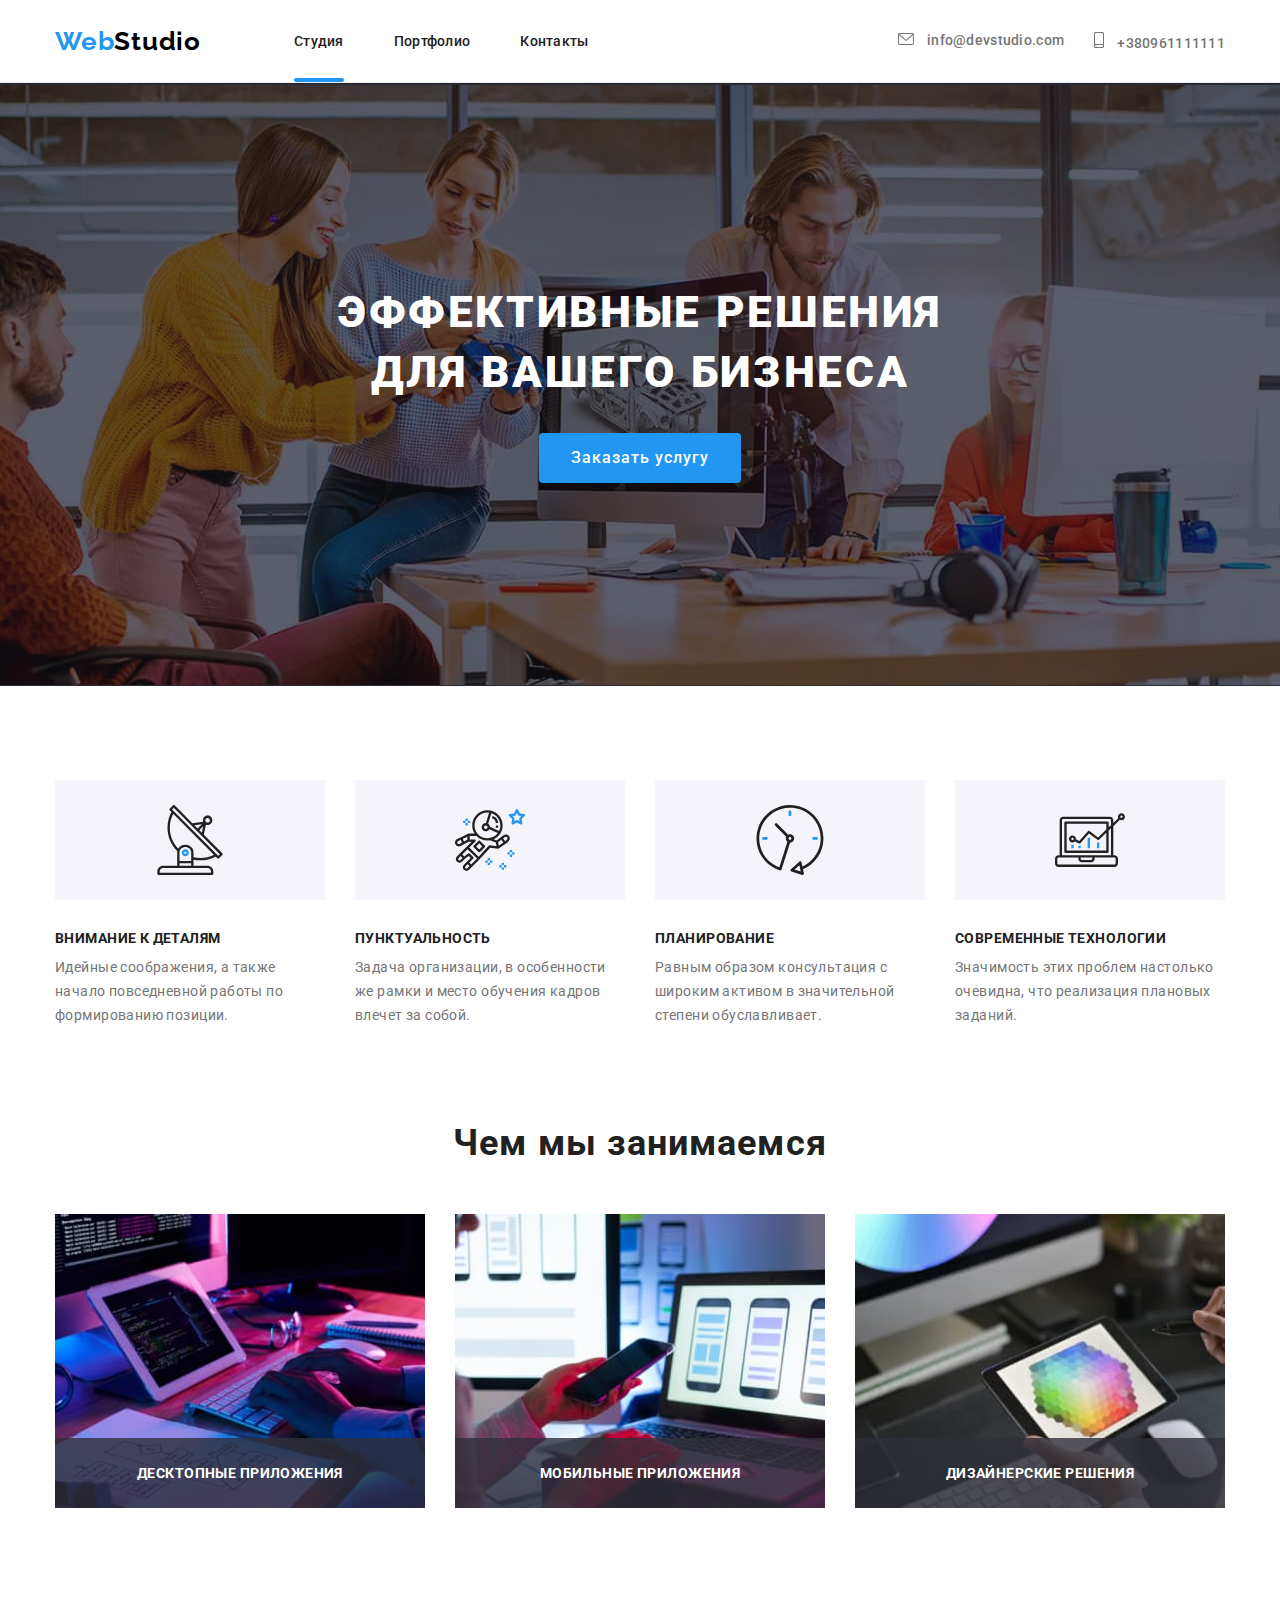
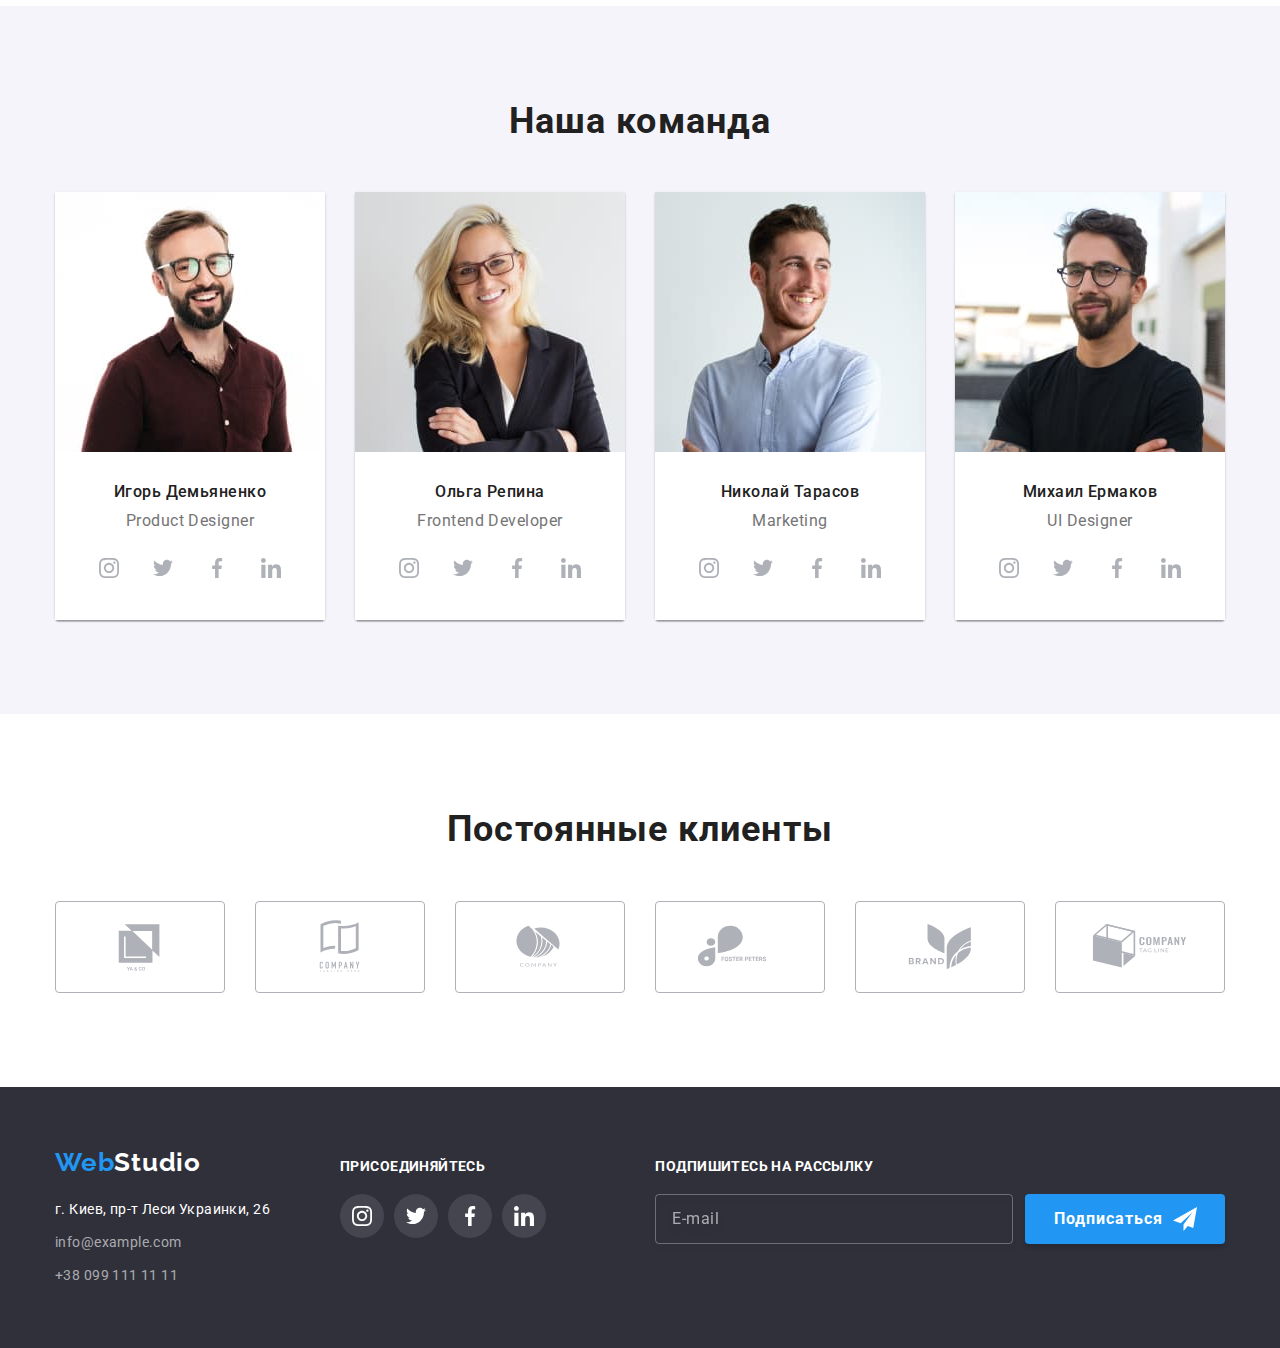
==== index.html @ 55662df3 "patch 0.9" ====
<!DOCTYPE html>
<html lang="ru">
<head>
    <meta charset="UTF-8">
    <meta http-equiv="X-UA-Compatible" content="IE=edge">
    <meta name="viewport" content="width=device-width, initial-scale=1.0">
    <title>Document</title>
    <link rel="preconnect" href="https://fonts.googleapis.com">
    <link rel="preconnect" href="https://fonts.gstatic.com" crossorigin>
    <link href="https://fonts.googleapis.com/css2?family=Raleway:wght@700&family=Roboto:wght@400;500;700;900&display=swap"
        rel="stylesheet">
    <link rel="stylesheet" href="https://cdnjs.cloudflare.com/ajax/libs/modern-normalize/1.1.0/modern-normalize.min.css">
    <link rel="stylesheet" href="./css/styles.css">
</head>
<body class="body">
    <header class="header">
        <div class="container">
        <a class="header-logo logo link" href="#"><span>Web</span>Studio</a>
        <nav class="header-nav">
            <ul class="list">
                <li class="header-nav-item"><a href="./index.html" class="header-link link active">Студия</a></li>
                <li class="header-nav-item"><a href="./portfolio.html" class="header-link link">Портфолио</a></li>
                <li class="header-nav-item"><a href="#" class="header-link link">Контакты</a></li>
            </ul>
        </nav>
        <ul class="header-contacts-list list">
            <li class="header-item">
                <a href="mailto:info@devstudio.com" class="header-contacts link">
                    <svg class="header-icon" width="16" height="12">
                        <use href="./images/icons.svg#icon-envelope"></use>
                    </svg>
                    info@devstudio.com</a></li>
            <li class="header-item">
            <a href="tel:+380961111111" class="header-contacts link">
                <svg class="header-icon" width="10" height="16">
                    <use href="./images/icons.svg#icon-smartphone"></use>
                </svg>
                +380961111111</a></li>
        </ul>
        </div>
    </header>
    <main>
        <section class="hero">
            <h1 class="hero-text">Эффективные решения для вашего бизнеса</h1>
            <button type="button" class="hero-button" data-modal-open>Заказать услугу</button>
            <div class="backdrop is-hidden" data-modal>
                <div class="modal">
                    <h2 class="modal-title">
                        Оставьте свои данные, мы вам перезвоним
                    </h2>
                    <form class="modal-form" autocomplete="off">
                        <ul class="modal-field list">
                            <li class="modal-input">
                                <label class="modal-name" for="user-name">Имя
                                </label>
                                <div class="input-container">
                                    <input type="text" id="user-name" name="user-name" class="modal-input-field" required minlength="2">
                                    <svg class="input-icon" width="18" height="18">
                                        <use href="./images/icons.svg#icon-form-person"></use>
                                    </svg>
                                </div>
                            </li>
                            <li class="modal-input">
                                <label class="modal-name" for="user-phone">Телефон
                                </label>
                                <div class="input-container">
                                    <input type="text" id="user-phone" name="user-phone" class="modal-input-field" required minlength="2">
                                    <svg class="input-icon" width="18" height="18">
                                        <use href="./images/icons.svg#icon-form-phone"></use>
                                    </svg>
                                </div>
                            </li>
                            <li class="modal-input">
                                <label class="modal-name" for="user-email">Почта
                                </label>
                                <div class="input-container">
                                    <input type="text" id="user-email" name="user-email" class="modal-input-field" required minlength="2">
                                    <svg class="input-icon" width="18" height="18">
                                        <use href="./images/icons.svg#icon-form-email"></use>
                                    </svg>
                                </div>
                            </li>
                            <li class="modal-input">
                                <label for="modal-comment" class="modal-name">Комментарий</label>
                                <textarea class="modal-input-field modal-input-comment" name="name" id="modal-comment" placeholder="Введите текст"></textarea>
                            </li>
                        </ul>
                    </form>
                    <form class="modal-agreement">
                        <label class="modal-agreement-label">
                            <input class="modal-check visually-hidden" tabindex="-1" type="checkbox" name="agreed">
                            <span class="modal-check-item">
                                <svg class="modal-agreement-check" width="13" height="10">
                                    <use href="./images/icons.svg#icon-check-checked"></use>
                                </svg>
                            </span>
                            Соглашаюсь с рассылкой и принимаю
                            <a href="" class="modal-agreement-link link">Условия договора</a>
                        </label>
                    </form>
                    <button type="submit" class="modal-button">Отправить</button>
                    <button type="button" class="backdrop-button" data-modal-close>
                        <svg class="modal-close-icon" width="18" height="18">
                            <use href="./images/icons.svg#icon-modal-button-close"></use>
                        </svg>
                    </button>
                </div>
            </div>
        </section>
        <section class="features section">
            <div class="container">
            <h2 class="visually-hidden">Особенности</h2>
            <ul class="features-list list">
                <li class="features-list-item">
                    <div class="features-image">
                    <svg class="features-icon" width="70" height="70">
                        <use href="./images/icons.svg#icon-antenna"></use>
                    </svg>
                    </div>
                    <h3 class="features-titles">Внимание к деталям</h3>
                    <p class="features-p">Идейные соображения, а также начало повседневной работы по формированию позиции.</p></li>
                <li class="features-list-item">
                    <div class="features-image">
                    <svg class="features-icon" width="70" height="70">
                        <use href="./images/icons.svg#icon-astronaut"></use>
                    </svg>
                    </div>
                    <h3 class="features-titles">Пунктуальность</h3>
                    <p class="features-p">Задача организации, в особенности же рамки и место обучения кадров влечет за собой.</p></li>
                <li class="features-list-item">
                    <div class="features-image">
                    <svg class="features-icon" width="70" height="70">
                        <use href="./images/icons.svg#icon-clock"></use>
                    </svg>
                    </div>
                    <h3 class="features-titles">Планирование</h3>
                    <p class="features-p">Равным образом консультация с широким активом в значительной степени обуславливает.</p></li>
                <li class="features-list-item">
                    <div class="features-image">
                    <svg class="features-icon" width="70" height="70">
                        <use href="./images/icons.svg#icon-diagram"></use>
                    </svg>
                    </div>
                    <h3 class="features-titles">Современные технологии</h3>
                    <p class="features-p">Значимость этих проблем настолько очевидна, что реализация плановых заданий.</p></li>
            </ul>
            </div>
        </section>
        <section class="speciality section">
            <div class="container">
                <h2 class="speciality-title">Чем мы занимаемся</h2>
                <ul class="list">
                    <li class="speciality-list">
                        <div class="speciality-details-wrap">
                        <img src="./images/img.jpg" alt="пишет на клавиатуре" width="370" height="294">
                        <p class="speciality-details-text">Десктопные приложения</p>
                        </div>
                    </li>
                    <li class="speciality-list">
                        <div class="speciality-details-wrap">
                        <img src="./images/img(1).jpg" alt="сравнивает телефоны" width="370" height="294">
                        <p class="speciality-details-text">Мобильные приложения</p>
                        </div>
                    </li>
                    <li class="speciality-list">
                        <div class="speciality-details-wrap">
                        <img src="./images/img(2).jpg" alt="рисует на планшете" width="370" height="294">
                        <p class="speciality-details-text">Дизайнерские решения</p>
                        </div>
                    </li>
                </ul>
            </div>
        </section>
        <section class="team section">
            <div class="container">
            <h2 class="team-title">Наша команда</h2>
            <ul class="team-list list">
                <li class="team-list-item">
                    <img src="./images/team_photo1.jpg" alt="участник команды 1" width="270" height="260">
                    <div class="team-list-text">
                    <h3 class="team-name">Игорь Демьяненко</h3>
                    <p lang="en" class="team-prof">Product Designer</p>
                    <ul class="team-social-list list">
                        <li class="team-social-item">
                            <a href="" class="team-social-link">
                                <svg class="team-social-icon" width="20" height="20">
                                    <use href="./images/icons.svg#icon-instagram"></use>
                                </svg>
                            </a>
                        </li>
                        <li class="team-social-item">
                            <a href="" class="team-social-link">
                                <svg class="team-social-icon" width="20" height="20">
                                    <use href="./images/icons.svg#icon-twitter"></use>
                                </svg>
                            </a>
                        </li>
                        <li class="team-social-item">
                            <a href="" class="team-social-link">
                                <svg class="team-social-icon" width="20" height="20">
                                    <use href="./images/icons.svg#icon-facebook"></use>
                                </svg>
                            </a>
                        </li>
                        <li class="team-social-item">
                            <a href="" class="team-social-link">
                                <svg class="team-social-icon" width="20" height="20">
                                    <use href="./images/icons.svg#icon-linkedin"></use>
                                </svg>
                            </a>
                        </li>
                    </ul>
                    </div>
                </li>
                <li class="team-list-item">
                    <img src="./images/team_photo2.jpg" alt="участник команды 2" width="270" height="260">
                    <div class="team-list-text">
                    <h3 class="team-name">Ольга Репина</h3>
                    <p lang="en" class="team-prof">Frontend Developer</p>
                    <ul class="team-social-list list">
                        <li class="team-social-item">
                            <a href="" class="team-social-link">
                                <svg class="team-social-icon" width="20" height="20">
                                    <use href="./images/icons.svg#icon-instagram"></use>
                                </svg>
                            </a>
                        </li>
                        <li class="team-social-item">
                            <a href="" class="team-social-link">
                                <svg class="team-social-icon" width="20" height="20">
                                    <use href="./images/icons.svg#icon-twitter"></use>
                                </svg>
                            </a>
                        </li>
                        <li class="team-social-item">
                            <a href="" class="team-social-link">
                                <svg class="team-social-icon" width="20" height="20">
                                    <use href="./images/icons.svg#icon-facebook"></use>
                                </svg>
                            </a>
                        </li>
                        <li class="team-social-item">
                            <a href="" class="team-social-link">
                                <svg class="team-social-icon" width="20" height="20">
                                    <use href="./images/icons.svg#icon-linkedin"></use>
                                </svg>
                            </a>
                        </li>
                    </ul>
                    </div>
                </li>
                <li class="team-list-item">
                    <img src="./images/team_photo3.jpg" alt="участник команды 3" width="270" height="260">
                    <div class="team-list-text">
                    <h3 class="team-name">Николай Тарасов</h3>
                    <p lang="en" class="team-prof">Marketing</p>
                    <ul class="team-social-list list">
                        <li class="team-social-item">
                            <a href="" class="team-social-link">
                                <svg class="team-social-icon" width="20" height="20">
                                    <use href="./images/icons.svg#icon-instagram"></use>
                                </svg>
                            </a>
                        </li>
                        <li class="team-social-item">
                            <a href="" class="team-social-link">
                                <svg class="team-social-icon" width="20" height="20">
                                    <use href="./images/icons.svg#icon-twitter"></use>
                                </svg>
                            </a>
                        </li>
                        <li class="team-social-item">
                            <a href="" class="team-social-link">
                                <svg class="team-social-icon" width="20" height="20">
                                    <use href="./images/icons.svg#icon-facebook"></use>
                                </svg>
                            </a>
                        </li>
                        <li class="team-social-item">
                            <a href="" class="team-social-link">
                                <svg class="team-social-icon" width="20" height="20">
                                    <use href="./images/icons.svg#icon-linkedin"></use>
                                </svg>
                            </a>
                        </li>
                    </ul>
                    </div>
                </li>
                <li class="team-list-item">
                    <img src="./images/team_photo4.jpg" alt="участник команды 4" width="270" height="260">
                    <div class="team-list-text">
                    <h3 class="team-name">Михаил Ермаков</h3>
                    <p lang="en" class="team-prof">UI Designer</p>
                    <ul class="team-social-list list">
                        <li class="team-social-item">
                            <a href="" class="team-social-link">
                                <svg class="team-social-icon" width="20" height="20">
                                    <use href="./images/icons.svg#icon-instagram"></use>
                                </svg>
                            </a>
                        </li>
                        <li class="team-social-item">
                            <a href="" class="team-social-link">
                                <svg class="team-social-icon" width="20" height="20">
                                    <use href="./images/icons.svg#icon-twitter"></use>
                                </svg>
                            </a>
                        </li>
                        <li class="team-social-item">
                            <a href="" class="team-social-link">
                                <svg class="team-social-icon" width="20" height="20">
                                    <use href="./images/icons.svg#icon-facebook"></use>
                                </svg>
                            </a>
                        </li>
                        <li class="team-social-item">
                            <a href="" class="team-social-link">
                                <svg class="team-social-icon" width="20" height="20">
                                    <use href="./images/icons.svg#icon-linkedin"></use>
                                </svg>
                            </a>
                        </li>
                    </ul>
                    </div>
                </li>
            </ul>
            </div>
        </section>
        <section class="client section">
            <div class="container">
                <h2 class="client-title">Постоянные клиенты</h2>
                <ul class="client-list">
                    <li class="client-item list">
                        <a href="" class="client-link">
                            <svg class="client-icon" width="106" height="60">
                                <use href="./images/icons.svg#icon-logo1"></use>
                            </svg>
                        </a>
                    </li>
                    <li class="client-item list">
                        <a href="" class="client-link">
                            <svg class="client-icon" width="106" height="60">
                                <use href="./images/icons.svg#icon-logo2"></use>
                            </svg>
                        </a>
                    </li>
                    <li class="client-item list">
                        <a href="" class="client-link">
                            <svg class="client-icon" width="106" height="60">
                                <use href="./images/icons.svg#icon-logo3"></use>
                            </svg>
                        </a>
                    </li>
                    <li class="client-item list">
                        <a href="" class="client-link">
                            <svg class="client-icon" width="106" height="60">
                                <use href="./images/icons.svg#icon-logo4"></use>
                            </svg>
                        </a>
                    </li>
                    <li class="client-item list">
                        <a href="" class="client-link">
                            <svg class="client-icon" width="106" height="60">
                                <use href="./images/icons.svg#icon-logo5"></use>
                            </svg>
                        </a>
                    </li>
                    <li class="client-item list">
                        <a href="" class="client-link">
                            <svg class="client-icon" width="106" height="60">
                                <use href="./images/icons.svg#icon-logo6"></use>
                            </svg>
                        </a>
                    </li>
                </ul>
            </div>
        </section>
    </main>
    <footer class="footer">
        <div class="container footer-container">
            <div class="footer-container-1">
            <a href="#" class="footer-logo logo link"><span>Web</span>Studio</a>
            <address class="address">
                <ul class="list">
                    <li class="address-item"><a href="https://goo.gl/maps/gwLvTVxYLncjtafa9" target="_blank" rel="noopener noreferrer nofollow" 
                        class="footer-address link">г. Киев, пр-т Леси Украинки, 26</a></li>
                    <li class="address-item"><a href="mailto:info@example.com" class="footer-contacts link">info@example.com</a></li>
                    <li class="address-item"><a href="tel:+380991111111" class="footer-contacts link">+38 099 111 11 11</a></li>
                </ul>
            </address>
            </div>
            <div class="footer-social">
                <h2 class="footer-social-title">Присоединяйтесь</h2>
                <ul class="footer-social-list list">
                    <li class="footer-social-item">
                        <a href="" class="footer-social-link">
                            <svg class="footer-social-icon" width="20" height="20">
                                <use href="./images/icons.svg#icon-instagram"></use>
                            </svg>
                        </a>
                    </li>
                    <li class="footer-social-item">
                        <a href="" class="footer-social-link">
                            <svg class="footer-social-icon" width="20" height="20">
                                <use href="./images/icons.svg#icon-twitter"></use>
                            </svg>
                        </a>
                    </li>
                    <li class="footer-social-item">
                        <a href="" class="footer-social-link">
                            <svg class="footer-social-icon" width="20" height="20">
                                <use href="./images/icons.svg#icon-facebook"></use>
                            </svg>
                        </a>
                    </li>
                    <li class="footer-social-item">
                        <a href="" class="footer-social-link">
                            <svg class="footer-social-icon" width="20" height="20">
                                <use href="./images/icons.svg#icon-linkedin"></use>
                            </svg>
                        </a>
                    </li>
                </ul>
            </div>
            <div class="footer-newsletter-flex">
                <h2 class="footer-newsletter-title">Подпишитесь на рассылку</h2>
                <form class="footer-newsletter">
                    <div class="footer-newsletter-div">
                        <label>
                            <input type="email" class="footer-newsletter-email" name="email" id="email" placeholder="E-mail">
                        </label>
                    </div>
                    <button type="submit" class="footer-newsletter-button">Подписаться
                        <svg class="footer-newsletter-icon" width="24" height="24">
                            <use href="./images/icons.svg#icon-send"></use>
                        </svg>
                    </button>
                </form>
            </div>
        </div>
    </footer>
        <script src="./js/modal.js"></script>
</body>
</html>
---- css/styles.css ----
:root {
  --accent-color: #2196f3;
  --main-text-color: #757575;
  --title-color: #212121;
  --header-links-color: #212121;
  --header-contacts-color: #757575;
  --footer-contacts-color: #ffffff99;
  --sec-bg-color: #2f303a;
  --third-bg-color: #f5f4fa;
  --logo-color: #000000;
  --logo-sec-color: #ffffff;
  --hero-color: #ffffff;
  --button-hover-color: #ffffff;
  --footer-address-color: #ffffff;
  --portfolio-button-color: #212121;
  --team-text-color: #ffffff;
  --icons-color: #afb1b8;
  --header-icons-color: #757575;
  --most-text-color: #ffffff;
}

.list {
  list-style: none;
}

.link {
  text-decoration: none;
}

.visually-hidden {
  position: absolute;
  width: 1px;
  height: 1px;
  margin: -1px;
  border: 0;
  padding: 0;
  white-space: nowrap;
  clip-path: inset(100%);
  clip: rect(0 0 0 0);
  overflow: hidden;
}
/* font-family: 'Raleway' sans-serif; --left to copy*/

body {
  font-family: "Roboto", sans-serif;
  color: var(--title-color);
}

h1,
h2,
h3,
h4,
h5,
h6,
p,
ul {
  margin: 0;
  padding: 0;
}

.container {
  width: 1200px;
  padding: 0 15px;
  margin-left: auto;
  margin-right: auto;
}

.section {
  padding-top: 94px;
  padding-bottom: 94px;
}

/* header */

.header {
  display: flex;
  align-items: center;
  /* height: 80px; */
  border-bottom: 1px solid #ececec;
}

.header .container {
  display: flex;
  align-items: center;
}

.header-nav .list {
  display: flex;
}

.header-nav {
  padding-top: 32px;
  padding-bottom: 32px;
}

.header-logo {
  margin-right: 93px;
}

.logo {
  font-family: "Raleway", sans-serif;
  font-weight: 700;
  font-size: 26px;
  line-height: 1.2;
  letter-spacing: 0.03em;
  color: var(--logo-color);
}

.logo span {
  color: var(--accent-color);
}

.header-link {
  font-weight: 500;
  font-size: 14px;
  line-height: 1.15;
  letter-spacing: 0.02em;
  color: var(--header-links-color);
  position: relative;
  transition: color 250ms
    cubic-bezier(0.4, 0, 0.2, 1);
}

.header-link.active::after {
  content: "";
  width: 100%;
  height: 4px;
  background-color: var(--accent-color);
  position: absolute;
  display: block;
  bottom: -33px;
  border-radius: 2px;
}

.header-contacts {
  font-weight: 500;
  font-size: 14px;
  line-height: 1.15;
  letter-spacing: 0.02em;
  color: var(--header-contacts-color);
}

.header-icon {
  margin-right: 10px;
  fill: var(--header-icons-color);
  fill: currentColor;
}

.header-nav-item + .header-nav-item {
  margin-left: 50px;
}

.header-contacts-list {
  display: flex;
  margin-left: auto;
}

.header-item {
  display: flex;
}

.header-item + .header-item {
  margin-left: 30px;
}

.header-item:first-child {
  margin-left: 30px;
}

.header-link:hover,
.header-link:focus,
.header-contacts:hover,
.header-contacts:focus {
  color: var(--accent-color);
}

/* hero */
.hero {
  background-color: var(--sec-bg-color);
  background-image: linear-gradient(
      rgba(25, 28, 38, 0.4),
      rgba(25, 28, 38, 0.4)
    ),
    url(../images/hero.jpg);
  background-repeat: no-repeat;
  background-position: center;
  text-align: center;
  padding-bottom: 203px;
  padding-top: 200px;
}

.hero-text {
  display: flex;
  justify-content: center;
  max-width: 696px;
  flex-wrap: wrap;
  font-weight: 900;
  font-size: 44px;
  line-height: 1.36;
  letter-spacing: 0.06em;
  text-transform: uppercase;
  color: var(--hero-color);
  margin-bottom: 30px;
  margin-left: auto;
  margin-right: auto;
}

.hero-button {
  background: #2196f3;
  box-shadow: 0px 4px 4px
    rgba(0, 0, 0, 0.15);
  border-radius: 4px;
  font-weight: 500;
  font-size: 16px;
  line-height: 1.87;
  letter-spacing: 0.06em;
  color: var(--hero-color);
  cursor: pointer;
  border: transparent;
  min-width: 200px;
  /* min-height: 50px; */
  padding: 10px 32px;
}

/* backdrop */
.backdrop {
  position: fixed;
  top: 0;
  left: 0;
  width: 100vw;
  height: 100vh;
  background-color: rgba(0, 0, 0, 0.5);
  z-index: 999;
  transition: opacity 250ms,
    visibility 250ms;
}

.backdrop.is-hidden {
  visibility: hidden;
  pointer-events: none;
}

.backdrop.is-hidden .modal {
  transform: scale(1.5)
    translate(-250px);
  transition: transform 450ms
    cubic-bezier(0.4, 0, 0.2, 1);
}

/* modal */

.modal {
  position: absolute;
  top: 50%;
  left: 50%;
  /* transform: scale(1); */
  transform: translate(-50%, -50%);
  transition: transform 250ms
    cubic-bezier(0.4, 0, 0.2, 1);
  padding: 40px;
  background-color: #ffffff;
  box-shadow: 0px 1px 3px
      rgba(0, 0, 0, 0.12),
    0px 1px 1px rgba(0, 0, 0, 0.14),
    0px 2px 1px rgba(0, 0, 0, 0.2);
  border-radius: 4px;
}

.modal-title {
  margin-bottom: 12px;
  font-weight: 700;
  font-size: 20px;
  line-height: 23px;
  text-align: center;
  letter-spacing: 0.03em;
  color: var(--title-color);
}

.modal-name {
  display: flex;
  margin-bottom: 4px;
  font-weight: 400;
  font-size: 12px;
  line-height: 14px;
  letter-spacing: 0.01em;
  color: var(--main-text-color);
}

.modal-input {
  display: flex;
  flex-direction: column;
  margin-bottom: 10px;
}

.modal-input:last-child {
  margin-bottom: 20px;
}

.input-container {
  position: relative;
}

.input-icon {
  position: absolute;
  top: 50%;
  left: 12px;
  transform: translateY(-50%);
  transition: fill 250ms
    cubic-bezier(0.4, 0, 0.2, 1);
  fill: var(--title-color);
}

.modal-input-field {
  width: 100%;
  padding: 11px 36px;
  height: 40px;
  border: 1px solid
    rgba(33, 33, 33, 0.2);
  border-radius: 4px;
  outline: 0;
  cursor: pointer;
}

.modal-input-field:hover,
.modal-input-field:focus {
  border: 1px solid var(--accent-color);
  border-radius: 4px;
  transition: background 250ms
    cubic-bezier(0.4, 0, 0.2, 1);
  transition: border 250ms
    cubic-bezier(0.4, 0, 0.2, 1);
}

.input-container:hover .input-icon,
.input-container:focus-within
  .input-icon,
.backdrop-button:hover
  .modal-close-icon,
.backdrop-button:focus
  .modal-close-icon {
  fill: var(--accent-color);
  transition: fill 250ms
    cubic-bezier(0.4, 0, 0.2, 1);
}

.modal-input-comment {
  height: 120px;
  padding: 12px 16px;
  resize: none;
}

.modal-input-comment::placeholder {
  font-weight: 500;
  font-size: 14px;
  line-height: 16px;
  letter-spacing: 0.01em;
  color: rgba(117, 117, 117, 0.5);
}

/* modal-agreement */
.modal-agreement-label {
  display: flex;
  align-items: center;
  justify-content: center;
  font-weight: normal;
  font-size: 14px;
  line-height: 1.71;
  letter-spacing: 0.03em;
  color: var(--main-text-color);
}

.modal-check-item {
  width: 16px;
  height: 15px;
  border: 2px solid var(--title-color);
  border-radius: 2px;
  margin-right: 7px;
  display: inline-flex;
  align-items: center;
  justify-content: center;
}

.modal-agreement-check {
  fill: white;
}

.modal-check:checked
  + .modal-check-item {
  background-color: var(--accent-color);
  border: none;
}

.modal-agreement-link {
  margin-left: 4px;
  text-decoration-line: underline;
  color: #2196f3;
}

.modal-button {
  cursor: pointer;
  margin-top: 30px;
  padding: 0;
  width: 200px;
  height: 50px;
  font-weight: 700;
  font-size: 16px;
  line-height: 1.87;
  letter-spacing: 0.06em;
  color: #ffffff;
  background: #2196f3;
  box-shadow: 0px 4px 4px
    rgba(0, 0, 0, 0.15);
  border-radius: 4px;
  border: 0;
}

.backdrop-button {
  position: absolute;
  top: 0;
  right: 0;
  margin-right: 8px;
  margin-top: 8px;
  display: flex;
  justify-content: center;
  text-align: center;
  padding: 6px;
  border-radius: 45px;
  background-color: var(
    --most-text-color
  );
  border: 1px solid rgba(0, 0, 0, 0.1);
  cursor: pointer;
}

/* features */

.features {
  padding-bottom: 0;
}

.features-image {
  display: flex;
  background-color: var(
    --third-bg-color
  );
  justify-content: center;
  padding: 25px 100px;
  margin-bottom: 30px;
}

.features-titles {
  font-size: 14px;
  line-height: 1.15;
  letter-spacing: 0.03em;
  text-transform: uppercase;
  color: inherit;
  margin-bottom: 10px;
}

.features-p {
  font-size: 14px;
  line-height: 1.71;
  letter-spacing: 0.03em;
  color: var(--main-text-color);
}

.features-list {
  display: flex;
}

.features-list-item {
  width: 270px;
}

.list
  > .features-list-item:not(:last-child) {
  margin-right: 30px;
}

/* speciality */

.speciality-title {
  font-size: 36px;
  line-height: 1.17;
  letter-spacing: 0.03em;
  color: inherit;
  margin-bottom: 50px;
}

.speciality {
  text-align: center;
}

.speciality .list {
  display: inline-flex;
  align-items: center;
}

.list .speciality-list {
  width: 370px;
}

.list
  > .speciality-list:not(:last-child) {
  margin-right: 30px;
}

.speciality-details-wrap {
  position: relative;
}

.speciality-details-text {
  position: absolute;
  bottom: 0;
  background: rgba(47, 48, 58, 0.8);
  /* outline: 1px solid green; */
  font-weight: 700;
  font-size: 14px;
  line-height: 1.15;
  text-align: center;
  letter-spacing: 0.03em;
  text-transform: uppercase;
  color: var(--team-text-color);
  height: 70px;
  width: 100%;
  display: flex;
  justify-content: center;
  align-items: center;
  margin-bottom: 4px;
}

/* team */
.team {
  background-color: var(
    --third-bg-color
  );
  text-align: center;
}

.team-list {
  display: flex;
  justify-content: center;
}

.team-title {
  font-size: 36px;
  line-height: 1.17;
  letter-spacing: 0.03em;
  color: inherit;
  margin-bottom: 50px;
}

.team-name {
  font-weight: 500;
  font-size: 16px;
  line-height: 19px;
  letter-spacing: 0.03em;
  color: inherit;
  margin-bottom: 10px;
}

.team-prof {
  font-size: 16px;
  line-height: 19px;
  letter-spacing: 0.03em;
  color: var(--main-text-color);
  margin-bottom: 16px;
}

.team-list-text {
  padding-top: 30px;
  padding-bottom: 30px;
  background-color: var(
    --team-text-color
  );
}

.team-list-item {
  display: flex;
  flex-direction: column;
  width: 270px;
  box-shadow: 0px 1px 3px
      rgba(0, 0, 0, 0.12),
    0px 1px 1px rgba(0, 0, 0, 0.14),
    0px 2px 1px rgba(0, 0, 0, 0.2);
  border-radius: 0px 0px 4px 4px;
}

/* social contacts */
.team-social-list {
  display: flex;
  justify-content: center;
}

.team-social-item {
  width: 44px;
  height: 44px;
}

.team-social-item + .team-social-item {
  margin-left: 10px;
}

.team-social-link {
  width: 100%;
  height: 100%;
  display: flex;
  border-radius: 50%;
  align-items: center;
  justify-content: center;
}

.team-social-icon {
  fill: var(--icons-color);
  transition: fill 250ms
    cubic-bezier(0.4, 0, 0.2, 1);
}

.team-social-link:hover,
.team-social-link:focus {
  background: var(--accent-color);
  transition: background 250ms
    cubic-bezier(0.4, 0, 0.2, 1);
}

.team-social-link:hover
  .team-social-icon,
.team-social-link:focus
  .team-social-icon {
  fill: #ffffff;
}

.list
  > .team-list-item:not(:last-child) {
  margin-right: 30px;
}

/* clients */
.client-title {
  font-weight: bold;
  font-size: 36px;
  line-height: 1.17;
  text-align: center;
  letter-spacing: 0.03em;
  margin-bottom: 50px;
}

.client-list {
  display: flex;
}

.client-item:not(:last-child) {
  margin-right: 30px;
}

.client-icon {
  fill: var(--icons-color);
  transition: fill 250ms
    cubic-bezier(0.4, 0, 0.2, 1);
}

.client-link {
  display: flex;
  width: 170px;
  height: 92px;
  justify-content: center;
  align-items: center;
  border: 1px solid var(--icons-color);
  border-radius: 4px;
  color: var(--icons-color);
  transition: border 250ms
    cubic-bezier(0.4, 0, 0.2, 1);
}

.client-link:hover,
.client-link:focus {
  fill: var(--accent-color);
  border: 1px solid var(--accent-color);
}

.client-link:hover .client-icon,
.client-link:hover .client-link,
.client-link:focus .client-icon,
.client-link:focus .client-link {
  fill: var(--accent-color);
}

/* footer */
.footer {
  background-color: var(--sec-bg-color);
  padding-top: 60px;
  padding-bottom: 60px;
}

.footer-contacts {
  font-style: normal;
  font-size: 14px;
  line-height: 1.71;
  letter-spacing: 0.03em;
  color: var(--footer-contacts-color);
  transition: color 250ms
    cubic-bezier(0.4, 0, 0.2, 1);
}

.footer-contacts:hover,
.footer-contacts:focus {
  color: var(--accent-color);
}

.footer-address {
  font-style: normal;
  font-size: 14px;
  line-height: 1.71;
  letter-spacing: 0.03em;
  color: var(--footer-address-color);
}

.footer-logo {
  color: var(--logo-sec-color);
}

.list .address-item + .address-item {
  margin-top: 9px;
}

.footer-logo {
  margin-bottom: 20px;
}

.footer-container {
  display: flex;
  align-items: baseline;
}

.footer-container-1 {
  display: flex;
  flex-direction: column;
}

.footer-social-title {
  font-weight: 700;
  font-size: 14px;
  line-height: 1.15;
  letter-spacing: 0.03em;
  text-transform: uppercase;
  color: var(--most-text-color);
  margin-bottom: 20px;
}

.footer-social {
  display: flex;
  flex-direction: column;
  margin-left: 70px;
}

.footer-social-list {
  display: flex;
}

.footer-social-item {
  width: 44px;
  height: 44px;
  background: rgba(255, 255, 255, 0.1);
  border-radius: 50%;
}

.footer-social-item
  + .footer-social-item {
  margin-left: 10px;
}

.footer-social-link {
  width: 100%;
  height: 100%;
  display: flex;
  border-radius: 50%;
  align-items: center;
  justify-content: center;
  transition: background 250ms
    cubic-bezier(0.4, 0, 0.2, 1);
}

.footer-social-icon {
  fill: var(--most-text-color);
}

.footer-social-link:hover,
.footer-social-link:focus {
  background: var(--accent-color);
}

.footer-newsletter-title {
  font-weight: 700;
  font-size: 14px;
  line-height: 1.15;
  letter-spacing: 0.03em;
  text-transform: uppercase;
  color: var(--most-text-color);
  margin-bottom: 20px;
}

.footer-newsletter-flex {
  display: flex;
  margin-left: auto;
  flex-direction: column;
}

.footer-newsletter {
  display: flex;
  margin-left: auto;
}

.footer-newsletter-div {
  display: flex;
}

.footer-newsletter-email {
  margin-right: 12px;
  padding: 15px 16px;
  top: 50%;
  left: 16px;
  height: 50px;
  width: 358px;
  background-color: transparent;
  border: 1px solid
    rgba(255, 255, 255, 0.3);
  box-sizing: border-box;
  filter: drop-shadow(
    0px 4px 4px rgba(0, 0, 0, 0.15)
  );
  border-radius: 4px;
  color: var(--most-text-color);
}

.footer-newsletter-email::placeholder {
  padding: 0;
  padding-right: 0;
  font-weight: normal;
  font-size: 16px;
  line-height: 1.25;
  display: flex;
  align-items: center;
  letter-spacing: 0.03em;
  color: rgba(255, 255, 255, 0.6);
}

.footer-newsletter-button {
  cursor: pointer;
  padding-top: 10px;
  padding-bottom: 10px;
  padding-left: 29px;
  padding-right: 28px;
  font-weight: 700;
  font-size: 16px;
  line-height: 1.87;
  display: flex;
  align-items: center;
  text-align: center;
  letter-spacing: 0.06em;
  box-shadow: 0px 4px 4px
    rgba(0, 0, 0, 0.15);
  border-radius: 4px;
  border: 0;
  background-color: var(--accent-color);
  color: var(--most-text-color);
}

.footer-newsletter-icon {
  margin-left: 10px;
  fill: var(--most-text-color);
}

/* portfolio */

.projects {
  padding-top: 94px;
  padding-bottom: 94px;
  text-align: center;
}

.project-list {
  display: flex;
  flex-wrap: wrap;
}

.projects-list {
  display: flex;
  flex-direction: column;
  margin-right: 30px;
  margin-bottom: 30px;
  border: 1px solid #eeeeee;
  border-top: none;
  text-align: left;
  cursor: pointer;
  transition: border 250ms
      cubic-bezier(0.4, 0, 0.2, 1),
    box-shadow 250ms
      cubic-bezier(0.4, 0, 0.2, 1);
}

.projects-list:hover,
.projects-list:focus {
  border: 1px solid #eeeeee;
  box-sizing: border-box;
  box-shadow: 0px 1px 1px
      rgba(0, 0, 0, 0.12),
    0px 4px 4px rgba(0, 0, 0, 0.06),
    1px 4px 6px rgba(0, 0, 0, 0.16);
}

.list .projects-list {
  width: 370px;
}

.projects-list:nth-child(3n) {
  margin-right: 0;
}

.projects-filters {
  display: inline-flex;
  /* height: 38px; */
  margin-bottom: 50px;
}

.list .projects-item {
  display: flex;
  margin-right: 8px;
  transition: box-shadow 250ms
    cubic-bezier(0.4, 0, 0.2, 1);
}

.projects-details-wrap {
  position: relative;
  overflow: hidden;
}

.projects-details {
  position: absolute;
  top: 0;
  left: 0;
  background-color: var(--accent-color);
  padding: 63px 24px;
  font-weight: normal;
  font-size: 18px;
  line-height: 1.56;
  letter-spacing: 0.03em;
  height: 100%;
  color: var(--most-text-color);
  transform: translateY(101%);
  transition: transform 250ms
    cubic-bezier(0.4, 0, 0.2, 1);
}

.projects-list:hover .projects-details {
  transform: translateY(0);
}

.projects-item:hover,
.projects-item:focus {
  box-shadow: 0px 3px 1px
      rgba(0, 0, 0, 0.1),
    0px 1px 2px rgba(0, 0, 0, 0.08),
    0px 2px 2px rgba(0, 0, 0, 0.12);
  border-radius: 4px;
}

.projects-button {
  display: flex;
  border-radius: 4px;
  font-family: inherit;
  font-style: normal;
  font-weight: 500;
  font-size: 16px;
  line-height: 1.62;
  text-align: center;
  letter-spacing: 0.03em;
  cursor: pointer;
  color: var(--portfolio-button-color);
  border: transparent;
  align-items: center;
  padding: 6px 22px;
  transition: 250ms
      cubic-bezier(0.4, 0, 0.2, 1),
    250ms cubic-bezier(0.4, 0, 0.2, 1);
}

.projects-button:hover {
  background-color: var(--accent-color);
  color: var(--button-hover-color);
}

.projects-title {
  font-size: 18px;
  line-height: 2;
  letter-spacing: 0.06em;
  color: inherit;
  margin-bottom: 4px;
}

.projects-text {
  font-size: 16px;
  line-height: 1.87;
  letter-spacing: 0.03em;
  color: var(--main-text-color);
}

.project-list-text {
  padding: 20px 24px;
  /* border-bottom: 1px solid #eeeeee;
  border-left: 1px solid #eeeeee;
  border-right: 1px solid #eeeeee; */
}
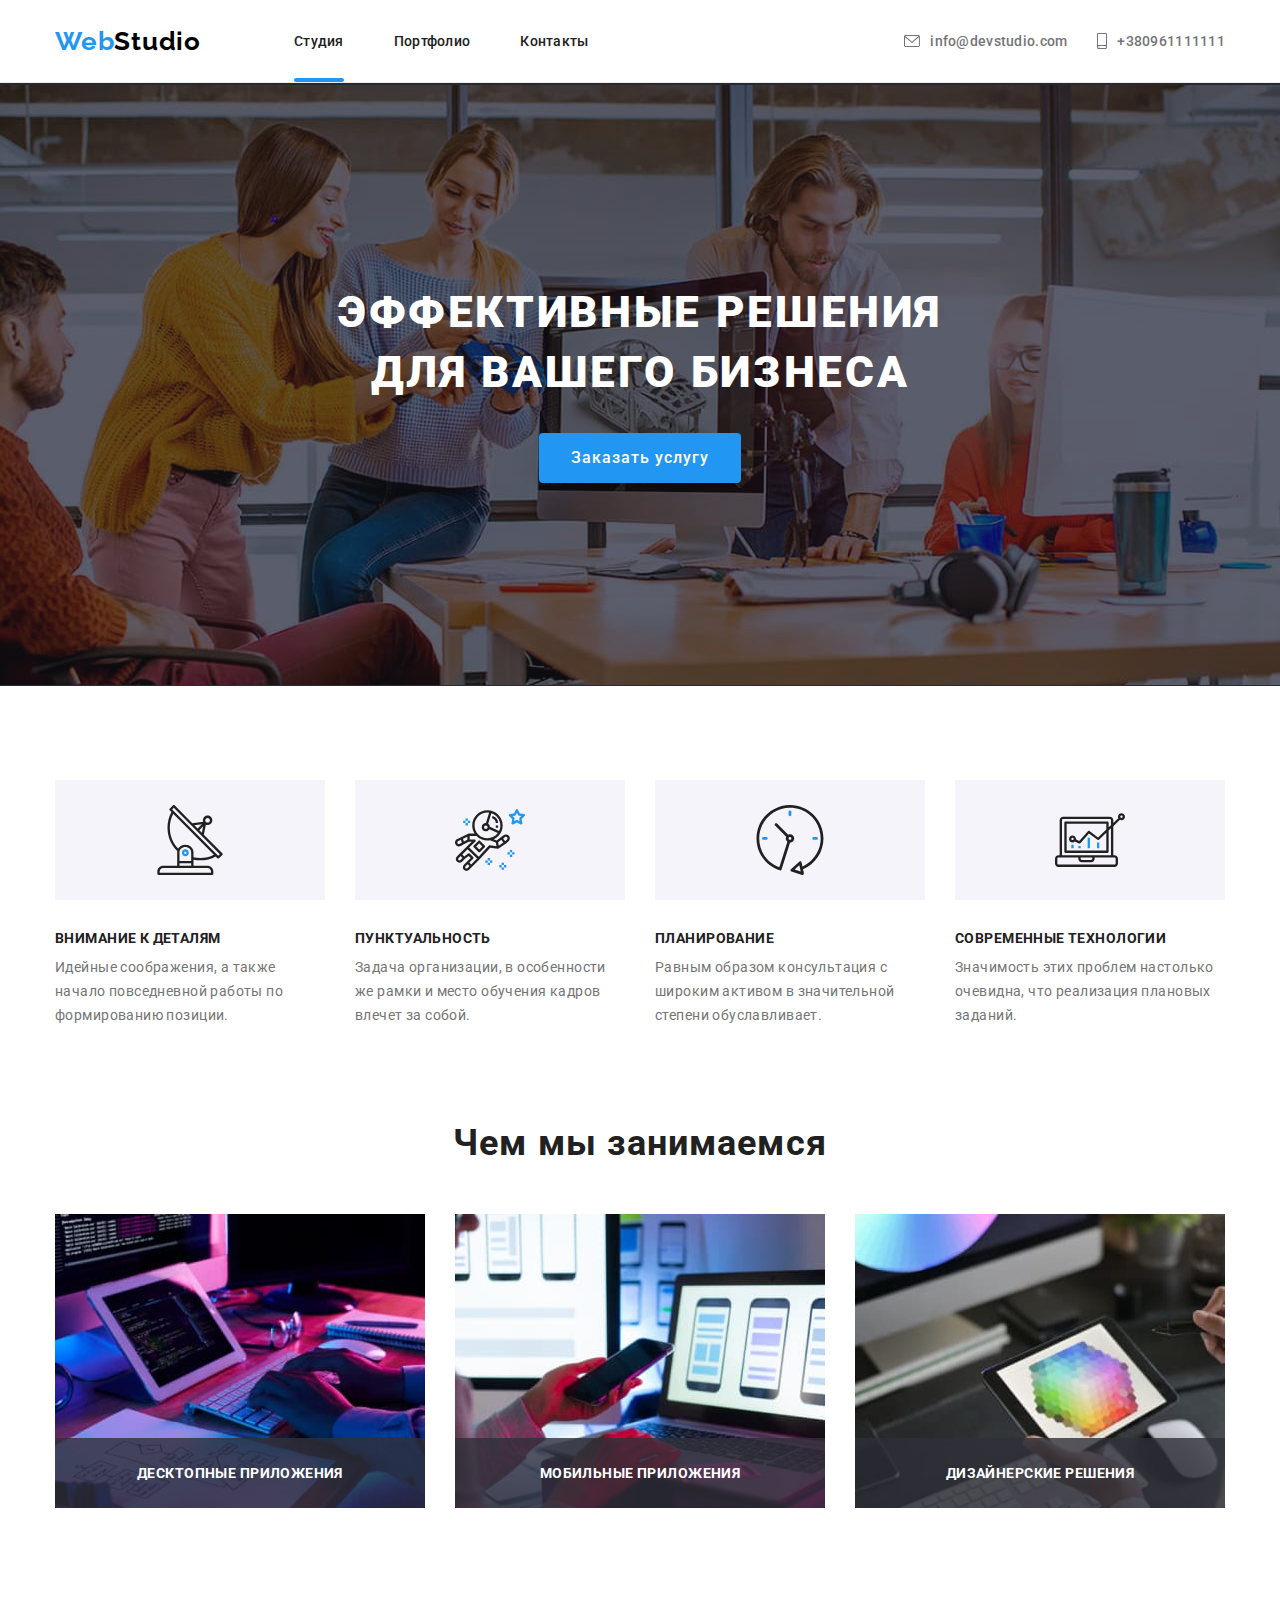
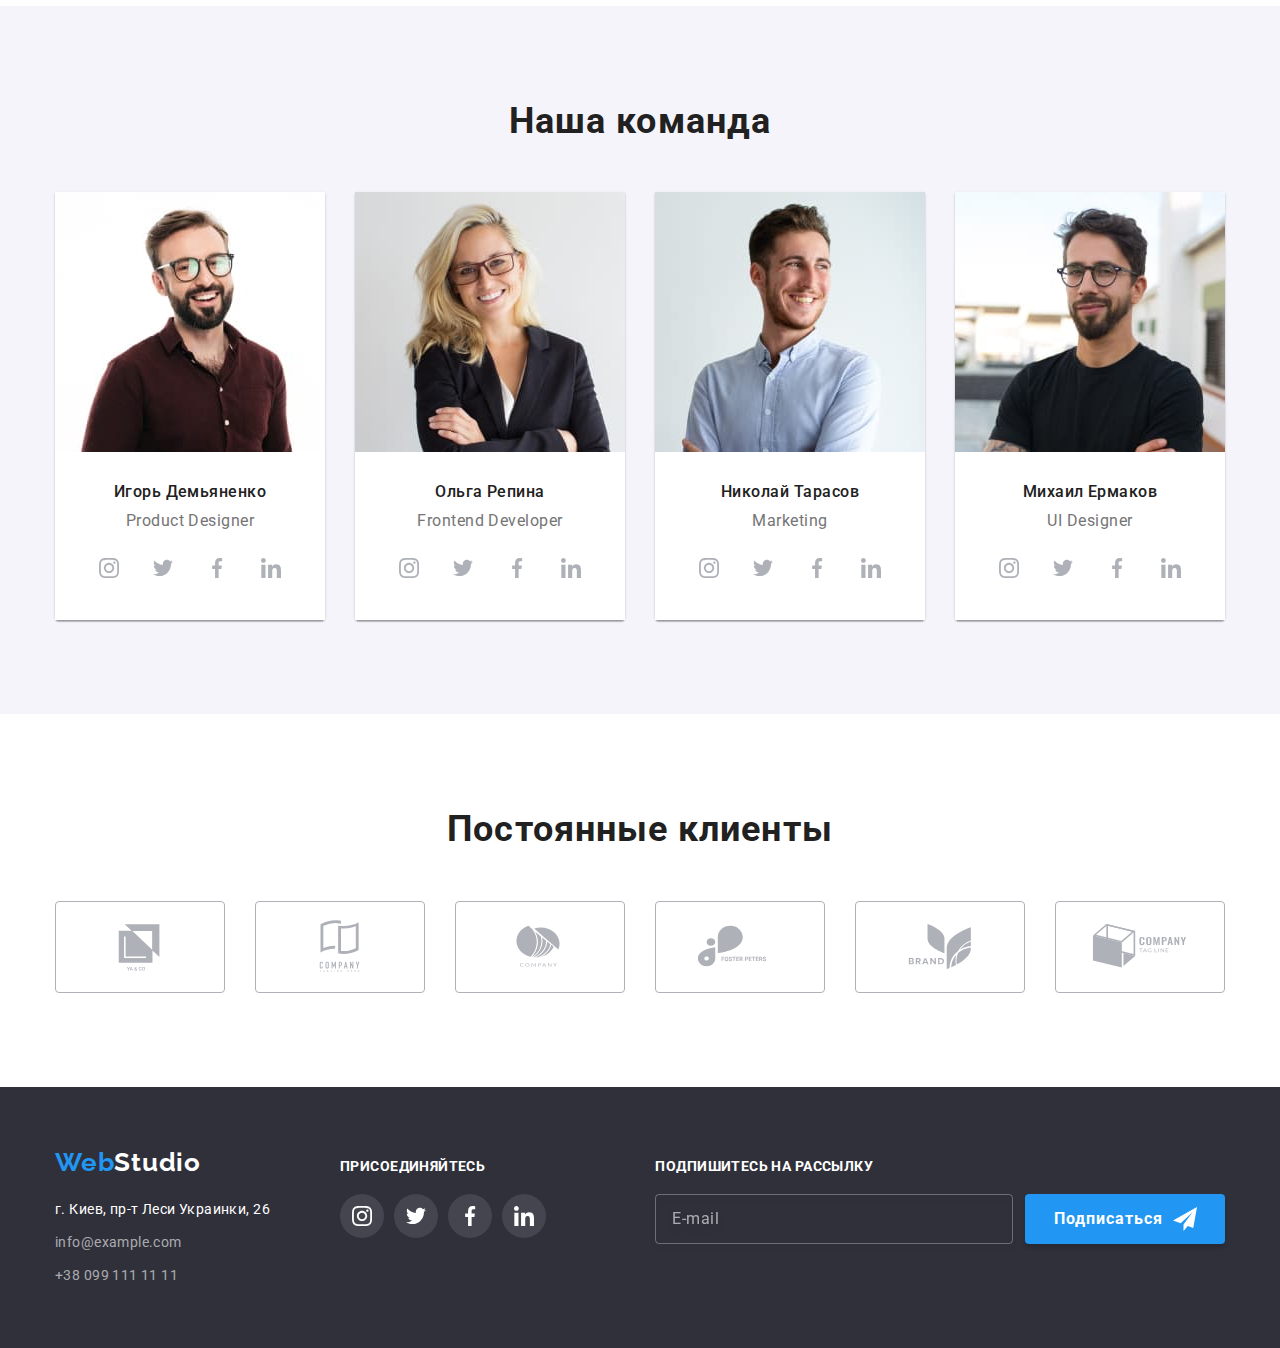
==== commit 017fb4a8: "patch 0.9.2" ====
--- a/index.html
+++ b/index.html
@@ -4,35 +4,36 @@
     <meta charset="UTF-8">
     <meta http-equiv="X-UA-Compatible" content="IE=edge">
     <meta name="viewport" content="width=device-width, initial-scale=1.0">
-    <title>Document</title>
+    <title>studio</title>
     <link rel="preconnect" href="https://fonts.googleapis.com">
     <link rel="preconnect" href="https://fonts.gstatic.com" crossorigin>
-    <link href="https://fonts.googleapis.com/css2?family=Raleway:wght@700&family=Roboto:wght@400;500;700;900&display=swap"
+    <link 
+        href="https://fonts.googleapis.com/css2?family=Raleway:wght@700&family=Roboto:wght@400;500;700;900&display=swap"
         rel="stylesheet">
     <link rel="stylesheet" href="https://cdnjs.cloudflare.com/ajax/libs/modern-normalize/1.1.0/modern-normalize.min.css">
     <link rel="stylesheet" href="./css/styles.css">
 </head>
 <body class="body">
     <header class="header">
-        <div class="container">
-        <a class="header-logo logo link" href="#"><span>Web</span>Studio</a>
-        <nav class="header-nav">
-            <ul class="list">
-                <li class="header-nav-item"><a href="./index.html" class="header-link link active">Студия</a></li>
-                <li class="header-nav-item"><a href="./portfolio.html" class="header-link link">Портфолио</a></li>
-                <li class="header-nav-item"><a href="#" class="header-link link">Контакты</a></li>
+        <div class="container header--container">
+        <a class="logo link logo--space-right" href="#"><span>Web</span>Studio</a>
+        <nav class="navigation navigation--padding-space">
+            <ul class="list navigation__list">
+                <li class="navigation__item"><a href="./index.html" class="active link navigation__link">Студия</a></li>
+                <li class="navigation__item"><a href="./portfolio.html" class="link navigation__link">Портфолио</a></li>
+                <li class="navigation__item"><a href="#" class="link navigation__link">Контакты</a></li>
             </ul>
         </nav>
-        <ul class="header-contacts-list list">
-            <li class="header-item">
-                <a href="mailto:info@devstudio.com" class="header-contacts link">
-                    <svg class="header-icon" width="16" height="12">
+        <ul class="list contacts-list">
+            <li class="contacts-list__item contacts-list__item--end">
+                <a href="mailto:info@devstudio.com" class="contacts__link link">
+                    <svg class="contacts-list__icon" width="16" height="12">
                         <use href="./images/icons.svg#icon-envelope"></use>
                     </svg>
                     info@devstudio.com</a></li>
-            <li class="header-item">
-            <a href="tel:+380961111111" class="header-contacts link">
-                <svg class="header-icon" width="10" height="16">
+            <li class="contacts-list__item contacts-list__item--end">
+            <a href="tel:+380961111111" class="contacts__link link">
+                <svg class="contacts-list__icon" width="10" height="16">
                     <use href="./images/icons.svg#icon-smartphone"></use>
                 </svg>
                 +380961111111</a></li>
@@ -41,65 +42,66 @@
     </header>
     <main>
         <section class="hero">
-            <h1 class="hero-text">Эффективные решения для вашего бизнеса</h1>
-            <button type="button" class="hero-button" data-modal-open>Заказать услугу</button>
+            <h1 class="hero__text">Эффективные решения для вашего бизнеса</h1>
+            <button type="button" class="hero__button" data-modal-open>Заказать услугу</button>
             <div class="backdrop is-hidden" data-modal>
                 <div class="modal">
-                    <h2 class="modal-title">
+                    <h2 class="modal__title">
                         Оставьте свои данные, мы вам перезвоним
                     </h2>
-                    <form class="modal-form" autocomplete="off">
-                        <ul class="modal-field list">
-                            <li class="modal-input">
-                                <label class="modal-name" for="user-name">Имя
+                    <form class="modal__form" autocomplete="off">
+                        <ul class="modal__list list">
+                            <li class="modal__item">
+                                <label class="modal__name" for="user-name">Имя
                                 </label>
-                                <div class="input-container">
-                                    <input type="text" id="user-name" name="user-name" class="modal-input-field" required minlength="2">
-                                    <svg class="input-icon" width="18" height="18">
+                                <div class="modal__input-container">
+                                    <input type="text" id="user-name" name="user-name" class="modal__input-field" required minlength="2">
+                                    <svg class="modal__icon" width="18" height="18">
                                         <use href="./images/icons.svg#icon-form-person"></use>
                                     </svg>
                                 </div>
                             </li>
-                            <li class="modal-input">
-                                <label class="modal-name" for="user-phone">Телефон
+                            <li class="modal__item">
+                                <label class="modal__name" for="user-phone">Телефон
                                 </label>
-                                <div class="input-container">
-                                    <input type="text" id="user-phone" name="user-phone" class="modal-input-field" required minlength="2">
-                                    <svg class="input-icon" width="18" height="18">
+                                <div class="modal__input-container">
+                                    <input type="text" id="user-phone" name="user-phone" class="modal__input-field" required minlength="2">
+                                    <svg class="modal__icon" width="18" height="18">
                                         <use href="./images/icons.svg#icon-form-phone"></use>
                                     </svg>
                                 </div>
                             </li>
-                            <li class="modal-input">
-                                <label class="modal-name" for="user-email">Почта
+                            <li class="modal__item">
+                                <label class="modal__name" for="user-email">Почта
                                 </label>
-                                <div class="input-container">
-                                    <input type="text" id="user-email" name="user-email" class="modal-input-field" required minlength="2">
-                                    <svg class="input-icon" width="18" height="18">
+                                <div class="modal__input-container">
+                                    <input type="text" id="user-email" name="user-email" class="modal__input-field" required minlength="2">
+                                    <svg class="modal__icon" width="18" height="18">
                                         <use href="./images/icons.svg#icon-form-email"></use>
                                     </svg>
                                 </div>
                             </li>
-                            <li class="modal-input">
-                                <label for="modal-comment" class="modal-name">Комментарий</label>
-                                <textarea class="modal-input-field modal-input-comment" name="name" id="modal-comment" placeholder="Введите текст"></textarea>
+                            <li class="modal__item">
+                                <label for="modal-comment" class="modal__name">Комментарий</label>
+                                <textarea class="modal__input-field modal-input-comment" name="name" id="modal-comment" placeholder="Введите текст"></textarea>
                             </li>
                         </ul>
                     </form>
-                    <form class="modal-agreement">
-                        <label class="modal-agreement-label">
-                            <input class="modal-check visually-hidden" tabindex="-1" type="checkbox" name="agreed">
-                            <span class="modal-check-item">
-                                <svg class="modal-agreement-check" width="13" height="10">
+                    <!-- agreement may be useful elsewhere -->
+                    <form class="agreement">
+                        <label class="agreement__label">
+                            <input class="agreement__check visually-hidden" tabindex="-1" type="checkbox" name="agreed">
+                            <span class="agreement__decoration">
+                                <svg class="agreement__icon" width="13" height="10">
                                     <use href="./images/icons.svg#icon-check-checked"></use>
                                 </svg>
                             </span>
                             Соглашаюсь с рассылкой и принимаю
-                            <a href="" class="modal-agreement-link link">Условия договора</a>
+                            <a href="" class="link agreement__link">Условия договора</a>
                         </label>
                     </form>
-                    <button type="submit" class="modal-button">Отправить</button>
-                    <button type="button" class="backdrop-button" data-modal-close>
+                    <button type="submit" class="modal__button">Отправить</button>
+                    <button type="button" class="backdrop__button" data-modal-close>
                         <svg class="modal-close-icon" width="18" height="18">
                             <use href="./images/icons.svg#icon-modal-button-close"></use>
                         </svg>
@@ -110,62 +112,62 @@
         <section class="features section">
             <div class="container">
             <h2 class="visually-hidden">Особенности</h2>
-            <ul class="features-list list">
-                <li class="features-list-item">
-                    <div class="features-image">
-                    <svg class="features-icon" width="70" height="70">
+            <ul class="features__list list">
+                <li class="features__item">
+                    <div class="features__icon-decoration">
+                    <svg class="features__icon" width="70" height="70">
                         <use href="./images/icons.svg#icon-antenna"></use>
                     </svg>
                     </div>
-                    <h3 class="features-titles">Внимание к деталям</h3>
-                    <p class="features-p">Идейные соображения, а также начало повседневной работы по формированию позиции.</p></li>
-                <li class="features-list-item">
-                    <div class="features-image">
-                    <svg class="features-icon" width="70" height="70">
+                    <h3 class="features__titles">Внимание к деталям</h3>
+                    <p class="features__paragraph">Идейные соображения, а также начало повседневной работы по формированию позиции.</p></li>
+                <li class="features__item">
+                    <div class="features__icon-decoration">
+                    <svg class="features__icon" width="70" height="70">
                         <use href="./images/icons.svg#icon-astronaut"></use>
                     </svg>
                     </div>
-                    <h3 class="features-titles">Пунктуальность</h3>
-                    <p class="features-p">Задача организации, в особенности же рамки и место обучения кадров влечет за собой.</p></li>
-                <li class="features-list-item">
-                    <div class="features-image">
-                    <svg class="features-icon" width="70" height="70">
+                    <h3 class="features__titles">Пунктуальность</h3>
+                    <p class="features__paragraph">Задача организации, в особенности же рамки и место обучения кадров влечет за собой.</p></li>
+                <li class="features__item">
+                    <div class="features__icon-decoration">
+                    <svg class="features__icon" width="70" height="70">
                         <use href="./images/icons.svg#icon-clock"></use>
                     </svg>
                     </div>
-                    <h3 class="features-titles">Планирование</h3>
-                    <p class="features-p">Равным образом консультация с широким активом в значительной степени обуславливает.</p></li>
-                <li class="features-list-item">
-                    <div class="features-image">
-                    <svg class="features-icon" width="70" height="70">
+                    <h3 class="features__titles">Планирование</h3>
+                    <p class="features__paragraph">Равным образом консультация с широким активом в значительной степени обуславливает.</p></li>
+                <li class="features__item">
+                    <div class="features__icon-decoration">
+                    <svg class="features__icon" width="70" height="70">
                         <use href="./images/icons.svg#icon-diagram"></use>
                     </svg>
                     </div>
-                    <h3 class="features-titles">Современные технологии</h3>
-                    <p class="features-p">Значимость этих проблем настолько очевидна, что реализация плановых заданий.</p></li>
+                    <h3 class="features__titles">Современные технологии</h3>
+                    <p class="features__paragraph">Значимость этих проблем настолько очевидна, что реализация плановых заданий.</p></li>
             </ul>
             </div>
         </section>
         <section class="speciality section">
             <div class="container">
-                <h2 class="speciality-title">Чем мы занимаемся</h2>
-                <ul class="list">
-                    <li class="speciality-list">
-                        <div class="speciality-details-wrap">
+                <h2 class="speciality__title">Чем мы занимаемся</h2>
+                <ul class="list speciality__list">
+                    <li class="speciality__item">
+                        <div class="speciality__wrap">
                         <img src="./images/img.jpg" alt="пишет на клавиатуре" width="370" height="294">
-                        <p class="speciality-details-text">Десктопные приложения</p>
+                        <p class="speciality__text">Десктопные приложения</p>
                         </div>
                     </li>
-                    <li class="speciality-list">
-                        <div class="speciality-details-wrap">
+                    <li class="speciality__item">
+                        <div class="speciality__wrap">
                         <img src="./images/img(1).jpg" alt="сравнивает телефоны" width="370" height="294">
-                        <p class="speciality-details-text">Мобильные приложения</p>
+                        <p class="speciality__text">Мобильные приложения</p>
                         </div>
                     </li>
-                    <li class="speciality-list">
-                        <div class="speciality-details-wrap">
+                    <li class="speciality__item">
+                        <div class="speciality__wrap">
                         <img src="./images/img(2).jpg" alt="рисует на планшете" width="370" height="294">
-                        <p class="speciality-details-text">Дизайнерские решения</p>
+                        <p class="speciality__text">Дизайнерские решения</p>
                         </div>
                     </li>
                 </ul>
@@ -173,38 +175,75 @@
         </section>
         <section class="team section">
             <div class="container">
-            <h2 class="team-title">Наша команда</h2>
-            <ul class="team-list list">
-                <li class="team-list-item">
+            <h2 class="team__title">Наша команда</h2>
+            <ul class="team__list list">
+                <li class="team__item">
                     <img src="./images/team_photo1.jpg" alt="участник команды 1" width="270" height="260">
-                    <div class="team-list-text">
-                    <h3 class="team-name">Игорь Демьяненко</h3>
-                    <p lang="en" class="team-prof">Product Designer</p>
-                    <ul class="team-social-list list">
-                        <li class="team-social-item">
-                            <a href="" class="team-social-link">
-                                <svg class="team-social-icon" width="20" height="20">
+                    <div class="team__info">
+                        <h3 class="team__name">Игорь Демьяненко</h3>
+                        <p lang="en" class="team__profession">Product Designer</p>
+                        <ul class="team__social-list list">
+                            <li class="team__social-item team__social-item--widening">
+                                <a href="" class="team__social-link">
+                                    <svg class="team__social-icon" width="20" height="20">
+                                        <use href="./images/icons.svg#icon-instagram"></use>
+                                    </svg>
+                                </a>
+                            </li>
+                            <li class="team__social-item team__social-item--widening">
+                                <a href="" class="team__social-link">
+                                    <svg class="team__social-icon" width="20" height="20">
+                                        <use href="./images/icons.svg#icon-twitter"></use>
+                                    </svg>
+                                </a>
+                            </li>
+                            <li class="team__social-item team__social-item--widening">
+                                <a href="" class="team__social-link">
+                                    <svg class="team__social-icon" width="20" height="20">
+                                        <use href="./images/icons.svg#icon-facebook"></use>
+                                    </svg>
+                                </a>
+                            </li>
+                            <li class="team__social-item team__social-item--widening">
+                                <a href="" class="team__social-link">
+                                    <svg class="team__social-icon" width="20" height="20">
+                                        <use href="./images/icons.svg#icon-linkedin"></use>
+                                    </svg>
+                                </a>
+                            </li>
+                        </ul>
+                    </div>
+                </li>
+                <li class="team__item">
+                    <img src="./images/team_photo2.jpg" alt="участник команды 2" width="270" height="260">
+                    <div class="team__info">
+                    <h3 class="team__name">Ольга Репина</h3>
+                    <p lang="en" class="team__profession">Frontend Developer</p>
+                    <ul class="team__social-list list">
+                        <li class="team__social-item team__social-item--widening">
+                            <a href="" class="team__social-link">
+                                <svg class="team__social-icon" width="20" height="20">
                                     <use href="./images/icons.svg#icon-instagram"></use>
                                 </svg>
                             </a>
                         </li>
-                        <li class="team-social-item">
-                            <a href="" class="team-social-link">
-                                <svg class="team-social-icon" width="20" height="20">
+                        <li class="team__social-item team__social-item--widening">
+                            <a href="" class="team__social-link">
+                                <svg class="team__social-icon" width="20" height="20">
                                     <use href="./images/icons.svg#icon-twitter"></use>
                                 </svg>
                             </a>
                         </li>
-                        <li class="team-social-item">
-                            <a href="" class="team-social-link">
-                                <svg class="team-social-icon" width="20" height="20">
+                        <li class="team__social-item team__social-item--widening">
+                            <a href="" class="team__social-link">
+                                <svg class="team__social-icon" width="20" height="20">
                                     <use href="./images/icons.svg#icon-facebook"></use>
                                 </svg>
                             </a>
                         </li>
-                        <li class="team-social-item">
-                            <a href="" class="team-social-link">
-                                <svg class="team-social-icon" width="20" height="20">
+                        <li class="team__social-item team__social-item--widening">
+                            <a href="" class="team__social-link">
+                                <svg class="team__social-icon" width="20" height="20">
                                     <use href="./images/icons.svg#icon-linkedin"></use>
                                 </svg>
                             </a>
@@ -212,36 +251,36 @@
                     </ul>
                     </div>
                 </li>
-                <li class="team-list-item">
-                    <img src="./images/team_photo2.jpg" alt="участник команды 2" width="270" height="260">
-                    <div class="team-list-text">
-                    <h3 class="team-name">Ольга Репина</h3>
-                    <p lang="en" class="team-prof">Frontend Developer</p>
-                    <ul class="team-social-list list">
-                        <li class="team-social-item">
-                            <a href="" class="team-social-link">
-                                <svg class="team-social-icon" width="20" height="20">
+                <li class="team__item">
+                    <img src="./images/team_photo3.jpg" alt="участник команды 3" width="270" height="260">
+                    <div class="team__info">
+                    <h3 class="team__name">Николай Тарасов</h3>
+                    <p lang="en" class="team__profession">Marketing</p>
+                    <ul class="team__social-list list">
+                        <li class="team__social-item team__social-item--widening">
+                            <a href="" class="team__social-link">
+                                <svg class="team__social-icon" width="20" height="20">
                                     <use href="./images/icons.svg#icon-instagram"></use>
                                 </svg>
                             </a>
                         </li>
-                        <li class="team-social-item">
-                            <a href="" class="team-social-link">
-                                <svg class="team-social-icon" width="20" height="20">
+                        <li class="team__social-item team__social-item--widening">
+                            <a href="" class="team__social-link">
+                                <svg class="team__social-icon" width="20" height="20">
                                     <use href="./images/icons.svg#icon-twitter"></use>
                                 </svg>
                             </a>
                         </li>
-                        <li class="team-social-item">
-                            <a href="" class="team-social-link">
-                                <svg class="team-social-icon" width="20" height="20">
+                        <li class="team__social-item team__social-item--widening">
+                            <a href="" class="team__social-link">
+                                <svg class="team__social-icon" width="20" height="20">
                                     <use href="./images/icons.svg#icon-facebook"></use>
                                 </svg>
                             </a>
                         </li>
-                        <li class="team-social-item">
-                            <a href="" class="team-social-link">
-                                <svg class="team-social-icon" width="20" height="20">
+                        <li class="team__social-item team__social-item--widening">
+                            <a href="" class="team__social-link">
+                                <svg class="team__social-icon" width="20" height="20">
                                     <use href="./images/icons.svg#icon-linkedin"></use>
                                 </svg>
                             </a>
@@ -249,73 +288,36 @@
                     </ul>
                     </div>
                 </li>
-                <li class="team-list-item">
-                    <img src="./images/team_photo3.jpg" alt="участник команды 3" width="270" height="260">
-                    <div class="team-list-text">
-                    <h3 class="team-name">Николай Тарасов</h3>
-                    <p lang="en" class="team-prof">Marketing</p>
-                    <ul class="team-social-list list">
-                        <li class="team-social-item">
-                            <a href="" class="team-social-link">
-                                <svg class="team-social-icon" width="20" height="20">
+                <li class="team__item">
+                    <img src="./images/team_photo4.jpg" alt="участник команды 4" width="270" height="260">
+                    <div class="team__info">
+                    <h3 class="team__name">Михаил Ермаков</h3>
+                    <p lang="en" class="team__profession">UI Designer</p>
+                    <ul class="team__social-list list">
+                        <li class="team__social-item team__social-item--widening">
+                            <a href="" class="team__social-link">
+                                <svg class="team__social-icon" width="20" height="20">
                                     <use href="./images/icons.svg#icon-instagram"></use>
                                 </svg>
                             </a>
                         </li>
-                        <li class="team-social-item">
-                            <a href="" class="team-social-link">
-                                <svg class="team-social-icon" width="20" height="20">
+                        <li class="team__social-item team__social-item--widening">
+                            <a href="" class="team__social-link">
+                                <svg class="team__social-icon" width="20" height="20">
                                     <use href="./images/icons.svg#icon-twitter"></use>
                                 </svg>
                             </a>
                         </li>
-                        <li class="team-social-item">
-                            <a href="" class="team-social-link">
-                                <svg class="team-social-icon" width="20" height="20">
+                        <li class="team__social-item team__social-item--widening">
+                            <a href="" class="team__social-link">
+                                <svg class="team__social-icon" width="20" height="20">
                                     <use href="./images/icons.svg#icon-facebook"></use>
                                 </svg>
                             </a>
                         </li>
-                        <li class="team-social-item">
-                            <a href="" class="team-social-link">
-                                <svg class="team-social-icon" width="20" height="20">
-                                    <use href="./images/icons.svg#icon-linkedin"></use>
-                                </svg>
-                            </a>
-                        </li>
-                    </ul>
-                    </div>
-                </li>
-                <li class="team-list-item">
-                    <img src="./images/team_photo4.jpg" alt="участник команды 4" width="270" height="260">
-                    <div class="team-list-text">
-                    <h3 class="team-name">Михаил Ермаков</h3>
-                    <p lang="en" class="team-prof">UI Designer</p>
-                    <ul class="team-social-list list">
-                        <li class="team-social-item">
-                            <a href="" class="team-social-link">
-                                <svg class="team-social-icon" width="20" height="20">
-                                    <use href="./images/icons.svg#icon-instagram"></use>
-                                </svg>
-                            </a>
-                        </li>
-                        <li class="team-social-item">
-                            <a href="" class="team-social-link">
-                                <svg class="team-social-icon" width="20" height="20">
-                                    <use href="./images/icons.svg#icon-twitter"></use>
-                                </svg>
-                            </a>
-                        </li>
-                        <li class="team-social-item">
-                            <a href="" class="team-social-link">
-                                <svg class="team-social-icon" width="20" height="20">
-                                    <use href="./images/icons.svg#icon-facebook"></use>
-                                </svg>
-                            </a>
-                        </li>
-                        <li class="team-social-item">
-                            <a href="" class="team-social-link">
-                                <svg class="team-social-icon" width="20" height="20">
+                        <li class="team__social-item team__social-item--widening">
+                            <a href="" class="team__social-link">
+                                <svg class="team__social-icon" width="20" height="20">
                                     <use href="./images/icons.svg#icon-linkedin"></use>
                                 </svg>
                             </a>
@@ -328,46 +330,46 @@
         </section>
         <section class="client section">
             <div class="container">
-                <h2 class="client-title">Постоянные клиенты</h2>
-                <ul class="client-list">
-                    <li class="client-item list">
-                        <a href="" class="client-link">
-                            <svg class="client-icon" width="106" height="60">
+                <h2 class="client__title">Постоянные клиенты</h2>
+                <ul class="client__list">
+                    <li class="client__item list">
+                        <a href="" class="client__link">
+                            <svg class="client__icon" width="106" height="60">
                                 <use href="./images/icons.svg#icon-logo1"></use>
                             </svg>
                         </a>
                     </li>
-                    <li class="client-item list">
-                        <a href="" class="client-link">
-                            <svg class="client-icon" width="106" height="60">
+                    <li class="client__item list">
+                        <a href="" class="client__link">
+                            <svg class="client__icon" width="106" height="60">
                                 <use href="./images/icons.svg#icon-logo2"></use>
                             </svg>
                         </a>
                     </li>
-                    <li class="client-item list">
-                        <a href="" class="client-link">
-                            <svg class="client-icon" width="106" height="60">
+                    <li class="client__item list">
+                        <a href="" class="client__link">
+                            <svg class="client__icon" width="106" height="60">
                                 <use href="./images/icons.svg#icon-logo3"></use>
                             </svg>
                         </a>
                     </li>
-                    <li class="client-item list">
-                        <a href="" class="client-link">
-                            <svg class="client-icon" width="106" height="60">
+                    <li class="client__item list">
+                        <a href="" class="client__link">
+                            <svg class="client__icon" width="106" height="60">
                                 <use href="./images/icons.svg#icon-logo4"></use>
                             </svg>
                         </a>
                     </li>
-                    <li class="client-item list">
-                        <a href="" class="client-link">
-                            <svg class="client-icon" width="106" height="60">
+                    <li class="client__item list">
+                        <a href="" class="client__link">
+                            <svg class="client__icon" width="106" height="60">
                                 <use href="./images/icons.svg#icon-logo5"></use>
                             </svg>
                         </a>
                     </li>
-                    <li class="client-item list">
-                        <a href="" class="client-link">
-                            <svg class="client-icon" width="106" height="60">
+                    <li class="client__item list">
+                        <a href="" class="client__link">
+                            <svg class="client__icon" width="106" height="60">
                                 <use href="./images/icons.svg#icon-logo6"></use>
                             </svg>
                         </a>
@@ -377,61 +379,65 @@
         </section>
     </main>
     <footer class="footer">
-        <div class="container footer-container">
-            <div class="footer-container-1">
-            <a href="#" class="footer-logo logo link"><span>Web</span>Studio</a>
+        <div class="container footer__container">
+            <div class="footer__contacts-container">
+            <a href="#" class="logo link footer__logo">
+                <span>Web</span>Studio
+            </a>
             <address class="address">
-                <ul class="list">
-                    <li class="address-item"><a href="https://goo.gl/maps/gwLvTVxYLncjtafa9" target="_blank" rel="noopener noreferrer nofollow" 
-                        class="footer-address link">г. Киев, пр-т Леси Украинки, 26</a></li>
-                    <li class="address-item"><a href="mailto:info@example.com" class="footer-contacts link">info@example.com</a></li>
-                    <li class="address-item"><a href="tel:+380991111111" class="footer-contacts link">+38 099 111 11 11</a></li>
+                <ul class="list address__list">
+                    <li class="address__item">
+                        <a href="https://goo.gl/maps/gwLvTVxYLncjtafa9" target="_blank" rel="noopener noreferrer nofollow" 
+                        class="link address__map-link">г. Киев, пр-т Леси Украинки, 26</a></li>
+                    <li class="address__item">
+                        <a href="mailto:info@example.com" class="footer-contacts link">info@example.com</a></li>
+                    <li class="address__item">
+                        <a href="tel:+380991111111" class="footer-contacts link">+38 099 111 11 11</a></li>
                 </ul>
             </address>
             </div>
-            <div class="footer-social">
-                <h2 class="footer-social-title">Присоединяйтесь</h2>
-                <ul class="footer-social-list list">
-                    <li class="footer-social-item">
-                        <a href="" class="footer-social-link">
-                            <svg class="footer-social-icon" width="20" height="20">
+            <div class="footer__social">
+                <h2 class="footer__social-title">Присоединяйтесь</h2>
+                <ul class="footer__social-list list">
+                    <li class="footer__social-item footer__social-item--space-left">
+                        <a href="" class="footer__social-link footer__social-link--modification">
+                            <svg class="footer__social-icon" width="20" height="20">
                                 <use href="./images/icons.svg#icon-instagram"></use>
                             </svg>
                         </a>
                     </li>
-                    <li class="footer-social-item">
-                        <a href="" class="footer-social-link">
-                            <svg class="footer-social-icon" width="20" height="20">
+                    <li class="footer__social-item footer__social-item--space-left">
+                        <a href="" class="footer__social-link footer__social-link--modification">
+                            <svg class="footer__social-icon" width="20" height="20">
                                 <use href="./images/icons.svg#icon-twitter"></use>
                             </svg>
                         </a>
                     </li>
-                    <li class="footer-social-item">
-                        <a href="" class="footer-social-link">
-                            <svg class="footer-social-icon" width="20" height="20">
+                    <li class="footer__social-item footer__social-item--space-left">
+                        <a href="" class="footer__social-link footer__social-link--modification">
+                            <svg class="footer__social-icon" width="20" height="20">
                                 <use href="./images/icons.svg#icon-facebook"></use>
                             </svg>
                         </a>
                     </li>
-                    <li class="footer-social-item">
-                        <a href="" class="footer-social-link">
-                            <svg class="footer-social-icon" width="20" height="20">
+                    <li class="footer__social-item footer__social-item--space-left">
+                        <a href="" class="footer__social-link footer__social-link--modification">
+                            <svg class="footer__social-icon" width="20" height="20">
                                 <use href="./images/icons.svg#icon-linkedin"></use>
                             </svg>
                         </a>
                     </li>
                 </ul>
             </div>
-            <div class="footer-newsletter-flex">
-                <h2 class="footer-newsletter-title">Подпишитесь на рассылку</h2>
-                <form class="footer-newsletter">
-                    <div class="footer-newsletter-div">
-                        <label>
-                            <input type="email" class="footer-newsletter-email" name="email" id="email" placeholder="E-mail">
-                        </label>
-                    </div>
-                    <button type="submit" class="footer-newsletter-button">Подписаться
-                        <svg class="footer-newsletter-icon" width="24" height="24">
+            <!-- may use anywhere -->
+            <div class="newsletter">
+                <h2 class="newsletter__title">Подпишитесь на рассылку</h2>
+                <form class="newsletter__form">
+                    <label class="newsletter__label newsletter__label--indent">
+                        <input type="email" class="newsletter__input newsletter__input--modification newsletter__input--placeholder" name="email" id="email" placeholder="E-mail" minlength="5">
+                    </label>
+                    <button type="submit" class="newsletter__button">Подписаться
+                        <svg class="newsletter__icon newsletter__icon--right" width="24" height="24">
                             <use href="./images/icons.svg#icon-send"></use>
                         </svg>
                     </button>
--- a/css/styles.css
+++ b/css/styles.css
@@ -70,6 +70,11 @@
   padding-bottom: 94px;
 }
 
+/* common */
+
+.logo {
+}
+
 /* header */
 
 .header {
@@ -79,21 +84,26 @@
   border-bottom: 1px solid #ececec;
 }
 
-.header .container {
-  display: flex;
-  align-items: center;
-}
-
-.header-nav .list {
-  display: flex;
-}
-
-.header-nav {
+.container {
+  display: flex;
+  flex-direction: column;
+  align-items: center;
+}
+
+.header--container {
+  flex-direction: row;
+}
+
+.navigation__list {
+  display: flex;
+}
+
+.navigation--padding-space {
   padding-top: 32px;
   padding-bottom: 32px;
 }
 
-.header-logo {
+.logo--space-right {
   margin-right: 93px;
 }
 
@@ -110,7 +120,7 @@
   color: var(--accent-color);
 }
 
-.header-link {
+.navigation__link {
   font-weight: 500;
   font-size: 14px;
   line-height: 1.15;
@@ -121,7 +131,7 @@
     cubic-bezier(0.4, 0, 0.2, 1);
 }
 
-.header-link.active::after {
+.navigation__link.active::after {
   content: "";
   width: 100%;
   height: 4px;
@@ -132,7 +142,9 @@
   border-radius: 2px;
 }
 
-.header-contacts {
+.contacts__link {
+  display: flex;
+  align-items: center;
   font-weight: 500;
   font-size: 14px;
   line-height: 1.15;
@@ -140,37 +152,33 @@
   color: var(--header-contacts-color);
 }
 
-.header-icon {
+.contacts-list__icon {
   margin-right: 10px;
   fill: var(--header-icons-color);
   fill: currentColor;
 }
 
-.header-nav-item + .header-nav-item {
+.navigation__item + .navigation__item {
   margin-left: 50px;
 }
 
-.header-contacts-list {
-  display: flex;
+.contacts-list {
+  display: flex;
+  align-items: flex-end;
   margin-left: auto;
 }
 
-.header-item {
-  display: flex;
-}
-
-.header-item + .header-item {
+.contacts-list__item {
+}
+
+.contacts-list__item--end:not(:first-child) {
   margin-left: 30px;
 }
 
-.header-item:first-child {
-  margin-left: 30px;
-}
-
-.header-link:hover,
-.header-link:focus,
-.header-contacts:hover,
-.header-contacts:focus {
+.navigation__link:hover,
+.navigation__link:focus,
+.contacts__link:hover,
+.contacts__link:focus {
   color: var(--accent-color);
 }
 
@@ -189,7 +197,7 @@
   padding-top: 200px;
 }
 
-.hero-text {
+.hero__text {
   display: flex;
   justify-content: center;
   max-width: 696px;
@@ -205,7 +213,7 @@
   margin-right: auto;
 }
 
-.hero-button {
+.hero__button {
   background: #2196f3;
   box-shadow: 0px 4px 4px
     rgba(0, 0, 0, 0.15);
@@ -266,7 +274,7 @@
   border-radius: 4px;
 }
 
-.modal-title {
+.modal__title {
   margin-bottom: 12px;
   font-weight: 700;
   font-size: 20px;
@@ -276,7 +284,20 @@
   color: var(--title-color);
 }
 
-.modal-name {
+.modal__list {
+}
+
+.modal__item {
+  display: flex;
+  flex-direction: column;
+  margin-bottom: 10px;
+}
+
+.modal__item:last-child {
+  margin-bottom: 20px;
+}
+
+.modal__name {
   display: flex;
   margin-bottom: 4px;
   font-weight: 400;
@@ -286,21 +307,11 @@
   color: var(--main-text-color);
 }
 
-.modal-input {
-  display: flex;
-  flex-direction: column;
-  margin-bottom: 10px;
-}
-
-.modal-input:last-child {
-  margin-bottom: 20px;
-}
-
-.input-container {
+.modal__input-container {
   position: relative;
 }
 
-.input-icon {
+.modal__icon {
   position: absolute;
   top: 50%;
   left: 12px;
@@ -310,7 +321,7 @@
   fill: var(--title-color);
 }
 
-.modal-input-field {
+.modal__input-field {
   width: 100%;
   padding: 11px 36px;
   height: 40px;
@@ -321,8 +332,8 @@
   cursor: pointer;
 }
 
-.modal-input-field:hover,
-.modal-input-field:focus {
+.modal__input-field:hover,
+.modal__input-field:focus {
   border: 1px solid var(--accent-color);
   border-radius: 4px;
   transition: background 250ms
@@ -331,12 +342,13 @@
     cubic-bezier(0.4, 0, 0.2, 1);
 }
 
-.input-container:hover .input-icon,
-.input-container:focus-within
-  .input-icon,
-.backdrop-button:hover
+.modal__input-container:hover
+  .modal__icon,
+.modal__input-container:focus-within
+  .modal__icon,
+.backdrop__button:hover
   .modal-close-icon,
-.backdrop-button:focus
+.backdrop__button:focus
   .modal-close-icon {
   fill: var(--accent-color);
   transition: fill 250ms
@@ -358,7 +370,8 @@
 }
 
 /* modal-agreement */
-.modal-agreement-label {
+
+.agreement__label {
   display: flex;
   align-items: center;
   justify-content: center;
@@ -369,7 +382,7 @@
   color: var(--main-text-color);
 }
 
-.modal-check-item {
+.agreement__decoration {
   width: 16px;
   height: 15px;
   border: 2px solid var(--title-color);
@@ -380,23 +393,23 @@
   justify-content: center;
 }
 
-.modal-agreement-check {
+.agreement__icon {
   fill: white;
 }
 
-.modal-check:checked
-  + .modal-check-item {
+.agreement__check:checked
+  + .agreement__decoration {
   background-color: var(--accent-color);
   border: none;
 }
 
-.modal-agreement-link {
+.agreement__link {
   margin-left: 4px;
   text-decoration-line: underline;
   color: #2196f3;
 }
 
-.modal-button {
+.modal__button {
   cursor: pointer;
   margin-top: 30px;
   padding: 0;
@@ -414,7 +427,7 @@
   border: 0;
 }
 
-.backdrop-button {
+.backdrop__button {
   position: absolute;
   top: 0;
   right: 0;
@@ -438,7 +451,7 @@
   padding-bottom: 0;
 }
 
-.features-image {
+.features__icon-decoration {
   display: flex;
   background-color: var(
     --third-bg-color
@@ -448,7 +461,10 @@
   margin-bottom: 30px;
 }
 
-.features-titles {
+.features__icon {
+}
+
+.features__titles {
   font-size: 14px;
   line-height: 1.15;
   letter-spacing: 0.03em;
@@ -457,29 +473,32 @@
   margin-bottom: 10px;
 }
 
-.features-p {
+.features__paragraph {
   font-size: 14px;
   line-height: 1.71;
   letter-spacing: 0.03em;
   color: var(--main-text-color);
 }
 
-.features-list {
-  display: flex;
-}
-
-.features-list-item {
+.features__list {
+  display: flex;
+}
+
+.features__item {
   width: 270px;
 }
 
 .list
-  > .features-list-item:not(:last-child) {
+  > .features__item:not(:last-child) {
   margin-right: 30px;
 }
 
 /* speciality */
 
-.speciality-title {
+.speciality {
+}
+
+.speciality__title {
   font-size: 36px;
   line-height: 1.17;
   letter-spacing: 0.03em;
@@ -487,29 +506,25 @@
   margin-bottom: 50px;
 }
 
-.speciality {
-  text-align: center;
-}
-
 .speciality .list {
   display: inline-flex;
   align-items: center;
 }
 
-.list .speciality-list {
+.list .speciality__item {
   width: 370px;
 }
 
 .list
-  > .speciality-list:not(:last-child) {
+  > .speciality__item:not(:last-child) {
   margin-right: 30px;
 }
 
-.speciality-details-wrap {
+.speciality__wrap {
   position: relative;
 }
 
-.speciality-details-text {
+.speciality__text {
   position: absolute;
   bottom: 0;
   background: rgba(47, 48, 58, 0.8);
@@ -537,12 +552,12 @@
   text-align: center;
 }
 
-.team-list {
+.team__list {
   display: flex;
   justify-content: center;
 }
 
-.team-title {
+.team__title {
   font-size: 36px;
   line-height: 1.17;
   letter-spacing: 0.03em;
@@ -550,24 +565,7 @@
   margin-bottom: 50px;
 }
 
-.team-name {
-  font-weight: 500;
-  font-size: 16px;
-  line-height: 19px;
-  letter-spacing: 0.03em;
-  color: inherit;
-  margin-bottom: 10px;
-}
-
-.team-prof {
-  font-size: 16px;
-  line-height: 19px;
-  letter-spacing: 0.03em;
-  color: var(--main-text-color);
-  margin-bottom: 16px;
-}
-
-.team-list-text {
+.team__info {
   padding-top: 30px;
   padding-bottom: 30px;
   background-color: var(
@@ -575,7 +573,24 @@
   );
 }
 
-.team-list-item {
+.team__name {
+  font-weight: 500;
+  font-size: 16px;
+  line-height: 19px;
+  letter-spacing: 0.03em;
+  color: inherit;
+  margin-bottom: 10px;
+}
+
+.team__profession {
+  font-size: 16px;
+  line-height: 19px;
+  letter-spacing: 0.03em;
+  color: var(--main-text-color);
+  margin-bottom: 16px;
+}
+
+.team__item {
   display: flex;
   flex-direction: column;
   width: 270px;
@@ -587,21 +602,26 @@
 }
 
 /* social contacts */
-.team-social-list {
+.team__social-list {
   display: flex;
   justify-content: center;
 }
 
-.team-social-item {
+.team__social-item {
   width: 44px;
   height: 44px;
 }
 
-.team-social-item + .team-social-item {
+.team__social-item--widening:not(:first-child) {
   margin-left: 10px;
 }
 
-.team-social-link {
+/* .team__social-item
+  + .team__social-item {
+  margin-left: 10px;
+} */
+
+.team__social-link {
   width: 100%;
   height: 100%;
   display: flex;
@@ -610,33 +630,35 @@
   justify-content: center;
 }
 
-.team-social-icon {
+.team__social-icon {
   fill: var(--icons-color);
   transition: fill 250ms
     cubic-bezier(0.4, 0, 0.2, 1);
 }
 
-.team-social-link:hover,
-.team-social-link:focus {
+.team__social-link:hover,
+.team__social-link:focus {
   background: var(--accent-color);
   transition: background 250ms
     cubic-bezier(0.4, 0, 0.2, 1);
 }
 
-.team-social-link:hover
-  .team-social-icon,
-.team-social-link:focus
-  .team-social-icon {
+.team__social-link:hover
+  .team__social-icon,
+.team__social-link:focus
+  .team__social-icon {
   fill: #ffffff;
 }
 
-.list
-  > .team-list-item:not(:last-child) {
+.list > .team__item:not(:last-child) {
   margin-right: 30px;
 }
 
 /* clients */
-.client-title {
+.client {
+}
+
+.client__title {
   font-weight: bold;
   font-size: 36px;
   line-height: 1.17;
@@ -645,21 +667,21 @@
   margin-bottom: 50px;
 }
 
-.client-list {
-  display: flex;
-}
-
-.client-item:not(:last-child) {
+.client__list {
+  display: flex;
+}
+
+.client__item:not(:last-child) {
   margin-right: 30px;
 }
 
-.client-icon {
+.client__icon {
   fill: var(--icons-color);
   transition: fill 250ms
     cubic-bezier(0.4, 0, 0.2, 1);
 }
 
-.client-link {
+.client__link {
   display: flex;
   width: 170px;
   height: 92px;
@@ -672,16 +694,14 @@
     cubic-bezier(0.4, 0, 0.2, 1);
 }
 
-.client-link:hover,
-.client-link:focus {
+.client__link:hover,
+.client__link:focus {
   fill: var(--accent-color);
   border: 1px solid var(--accent-color);
 }
 
-.client-link:hover .client-icon,
-.client-link:hover .client-link,
-.client-link:focus .client-icon,
-.client-link:focus .client-link {
+.client__link:hover .client__icon,
+.client__link:focus .client__icon {
   fill: var(--accent-color);
 }
 
@@ -692,6 +712,12 @@
   padding-bottom: 60px;
 }
 
+.footer__container {
+  display: flex;
+  flex-direction: row;
+  align-items: baseline;
+}
+
 .footer-contacts {
   font-style: normal;
   font-size: 14px;
@@ -707,7 +733,7 @@
   color: var(--accent-color);
 }
 
-.footer-address {
+.address__map-link {
   font-style: normal;
   font-size: 14px;
   line-height: 1.71;
@@ -715,29 +741,36 @@
   color: var(--footer-address-color);
 }
 
-.footer-logo {
+.footer__logo {
+  display: flex;
   color: var(--logo-sec-color);
-}
-
-.list .address-item + .address-item {
+  margin-bottom: 20px;
+}
+
+.address {
+}
+
+.address__list {
+}
+
+.address__item + .address__item {
   margin-top: 9px;
 }
 
-.footer-logo {
-  margin-bottom: 20px;
-}
-
-.footer-container {
-  display: flex;
-  align-items: baseline;
-}
-
-.footer-container-1 {
+.footer__contacts-container {
   display: flex;
   flex-direction: column;
 }
 
-.footer-social-title {
+/* footer__social */
+
+.footer__social {
+  display: flex;
+  flex-direction: column;
+  margin-left: 70px;
+}
+
+.footer__social-title {
   font-weight: 700;
   font-size: 14px;
   line-height: 1.15;
@@ -747,29 +780,22 @@
   margin-bottom: 20px;
 }
 
-.footer-social {
-  display: flex;
-  flex-direction: column;
-  margin-left: 70px;
-}
-
-.footer-social-list {
-  display: flex;
-}
-
-.footer-social-item {
+.footer__social-list {
+  display: flex;
+}
+
+.footer__social-item {
   width: 44px;
   height: 44px;
   background: rgba(255, 255, 255, 0.1);
   border-radius: 50%;
 }
 
-.footer-social-item
-  + .footer-social-item {
+.footer__social-item--space-left:not(:first-child) {
   margin-left: 10px;
 }
 
-.footer-social-link {
+.footer__social-link {
   width: 100%;
   height: 100%;
   display: flex;
@@ -780,16 +806,24 @@
     cubic-bezier(0.4, 0, 0.2, 1);
 }
 
-.footer-social-icon {
+.footer__social-icon {
   fill: var(--most-text-color);
 }
 
-.footer-social-link:hover,
-.footer-social-link:focus {
+.footer__social-link--modification:hover,
+.footer__social-link--modification:focus {
   background: var(--accent-color);
 }
 
-.footer-newsletter-title {
+/* newsletter */
+
+.newsletter {
+  display: flex;
+  margin-left: auto;
+  flex-direction: column;
+}
+
+.newsletter__title {
   font-weight: 700;
   font-size: 14px;
   line-height: 1.15;
@@ -799,23 +833,19 @@
   margin-bottom: 20px;
 }
 
-.footer-newsletter-flex {
+.newsletter__form {
   display: flex;
   margin-left: auto;
-  flex-direction: column;
-}
-
-.footer-newsletter {
-  display: flex;
-  margin-left: auto;
-}
-
-.footer-newsletter-div {
-  display: flex;
-}
-
-.footer-newsletter-email {
+}
+
+.newsletter__label {
+}
+
+.newsletter__label--indent {
   margin-right: 12px;
+}
+
+.newsletter__input {
   padding: 15px 16px;
   top: 50%;
   left: 16px;
@@ -829,10 +859,13 @@
     0px 4px 4px rgba(0, 0, 0, 0.15)
   );
   border-radius: 4px;
+}
+
+.newsletter__input--modification {
   color: var(--most-text-color);
 }
 
-.footer-newsletter-email::placeholder {
+.newsletter__input--placeholder::placeholder {
   padding: 0;
   padding-right: 0;
   font-weight: normal;
@@ -844,7 +877,7 @@
   color: rgba(255, 255, 255, 0.6);
 }
 
-.footer-newsletter-button {
+.newsletter__button {
   cursor: pointer;
   padding-top: 10px;
   padding-bottom: 10px;
@@ -865,9 +898,12 @@
   color: var(--most-text-color);
 }
 
-.footer-newsletter-icon {
+.newsletter__icon {
+  fill: var(--most-text-color);
+}
+
+.newsletter__icon--right {
   margin-left: 10px;
-  fill: var(--most-text-color);
 }
 
 /* portfolio */
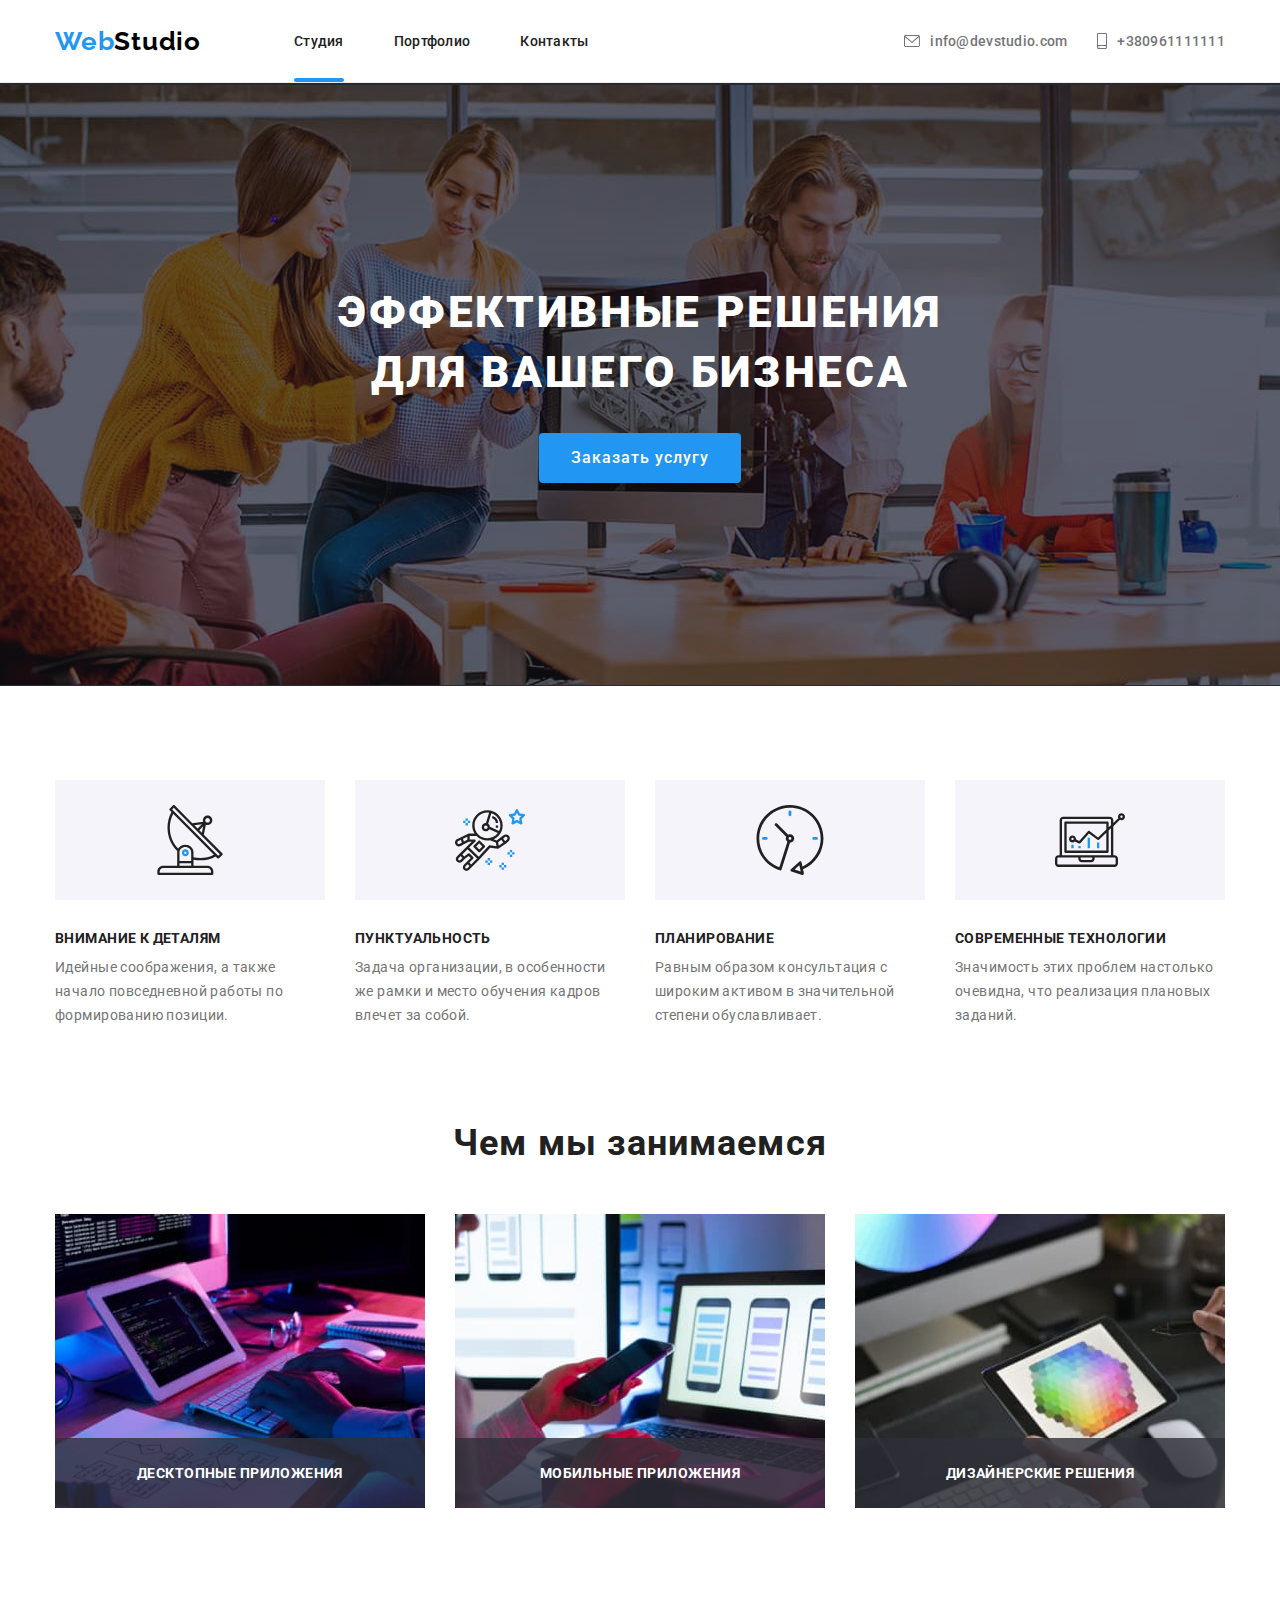
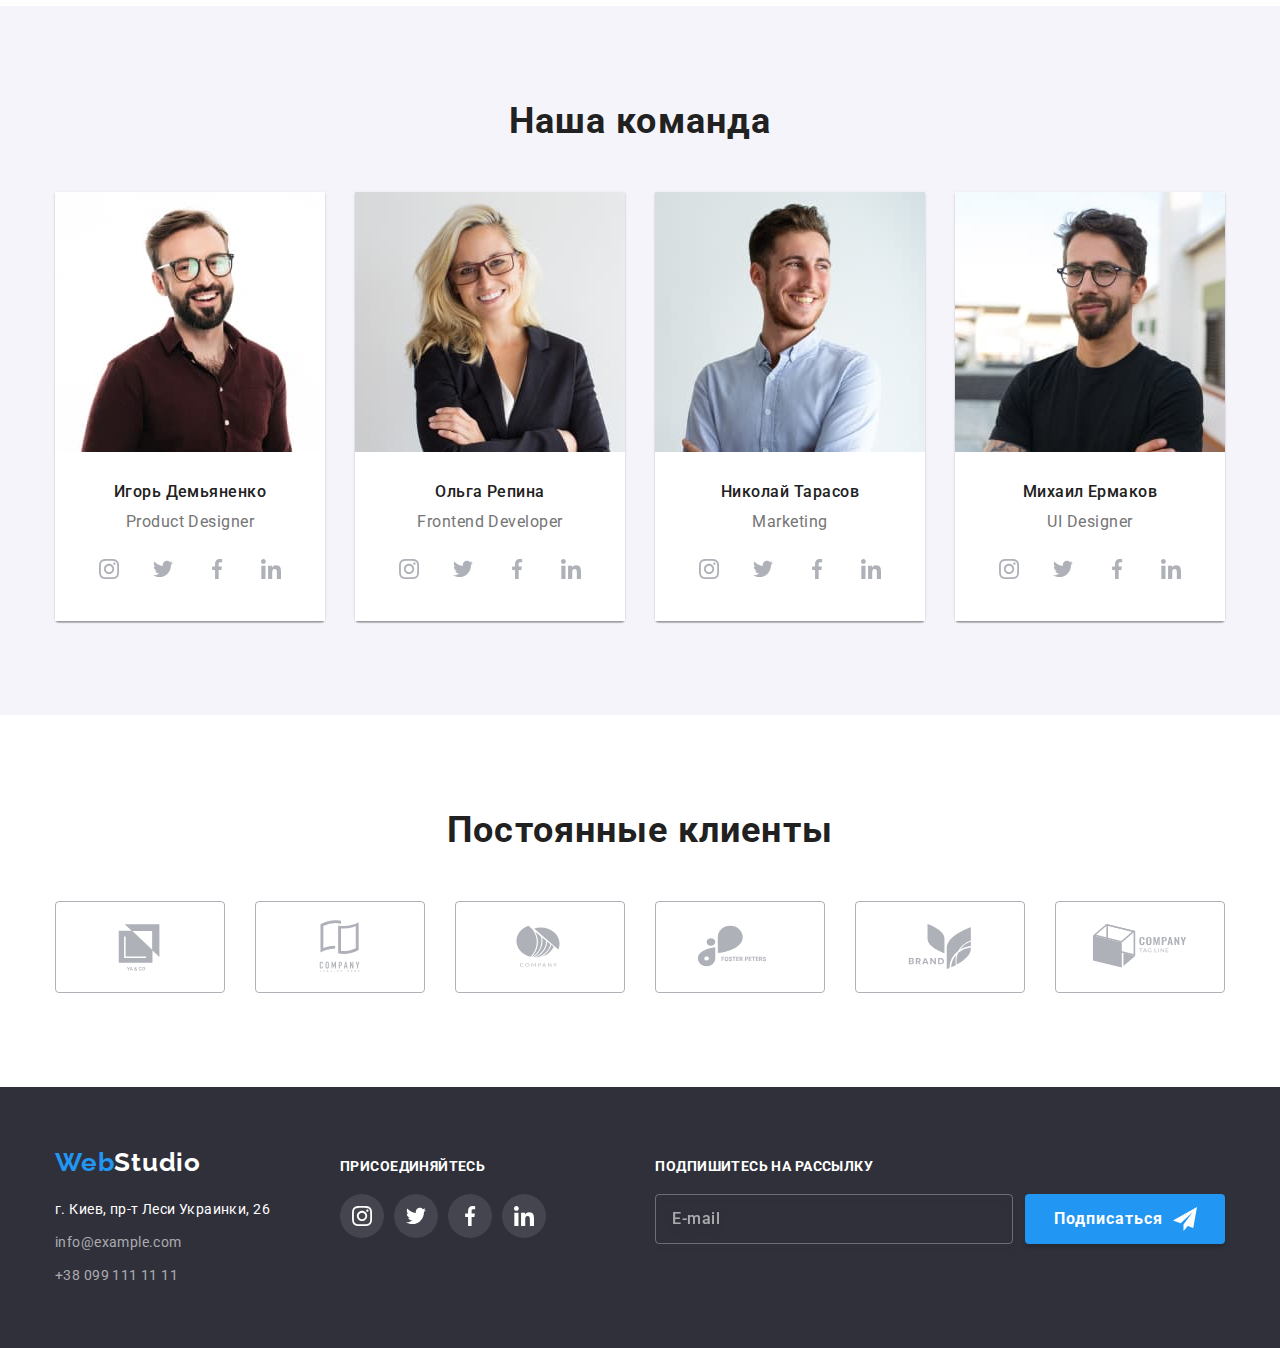
==== commit 610f9c81: "patch 1.1" ====
--- a/index.html
+++ b/index.html
@@ -11,12 +11,12 @@
         href="https://fonts.googleapis.com/css2?family=Raleway:wght@700&family=Roboto:wght@400;500;700;900&display=swap"
         rel="stylesheet">
     <link rel="stylesheet" href="https://cdnjs.cloudflare.com/ajax/libs/modern-normalize/1.1.0/modern-normalize.min.css">
-    <link rel="stylesheet" href="./css/styles.css">
+    <link rel="stylesheet" href="./css/main.min.css">
 </head>
 <body class="body">
     <header class="header">
         <div class="container header--container">
-        <a class="logo link logo--space-right" href="#"><span>Web</span>Studio</a>
+        <a class="logo link logo--dark logo--space-right" href="#"><span>Web</span>Studio</a>
         <nav class="navigation navigation--padding-space">
             <ul class="list navigation__list">
                 <li class="navigation__item"><a href="./index.html" class="active link navigation__link">Студия</a></li>
@@ -83,7 +83,7 @@
                             </li>
                             <li class="modal__item">
                                 <label for="modal-comment" class="modal__name">Комментарий</label>
-                                <textarea class="modal__input-field modal-input-comment" name="name" id="modal-comment" placeholder="Введите текст"></textarea>
+                                <textarea class="modal__input-field modal__input-comment" name="name" id="modal-comment" placeholder="Введите текст"></textarea>
                             </li>
                         </ul>
                     </form>
@@ -328,48 +328,48 @@
             </ul>
             </div>
         </section>
-        <section class="client section">
+        <section class="clients section">
             <div class="container">
-                <h2 class="client__title">Постоянные клиенты</h2>
-                <ul class="client__list">
-                    <li class="client__item list">
-                        <a href="" class="client__link">
-                            <svg class="client__icon" width="106" height="60">
+                <h2 class="clients__title">Постоянные клиенты</h2>
+                <ul class="clients__list">
+                    <li class="clients__item list">
+                        <a href="" class="clients__link">
+                            <svg class="clients__icon" width="106" height="60">
                                 <use href="./images/icons.svg#icon-logo1"></use>
                             </svg>
                         </a>
                     </li>
-                    <li class="client__item list">
-                        <a href="" class="client__link">
-                            <svg class="client__icon" width="106" height="60">
+                    <li class="clients__item list">
+                        <a href="" class="clients__link">
+                            <svg class="clients__icon" width="106" height="60">
                                 <use href="./images/icons.svg#icon-logo2"></use>
                             </svg>
                         </a>
                     </li>
-                    <li class="client__item list">
-                        <a href="" class="client__link">
-                            <svg class="client__icon" width="106" height="60">
+                    <li class="clients__item list">
+                        <a href="" class="clients__link">
+                            <svg class="clients__icon" width="106" height="60">
                                 <use href="./images/icons.svg#icon-logo3"></use>
                             </svg>
                         </a>
                     </li>
-                    <li class="client__item list">
-                        <a href="" class="client__link">
-                            <svg class="client__icon" width="106" height="60">
+                    <li class="clients__item list">
+                        <a href="" class="clients__link">
+                            <svg class="clients__icon" width="106" height="60">
                                 <use href="./images/icons.svg#icon-logo4"></use>
                             </svg>
                         </a>
                     </li>
-                    <li class="client__item list">
-                        <a href="" class="client__link">
-                            <svg class="client__icon" width="106" height="60">
+                    <li class="clients__item list">
+                        <a href="" class="clients__link">
+                            <svg class="clients__icon" width="106" height="60">
                                 <use href="./images/icons.svg#icon-logo5"></use>
                             </svg>
                         </a>
                     </li>
-                    <li class="client__item list">
-                        <a href="" class="client__link">
-                            <svg class="client__icon" width="106" height="60">
+                    <li class="clients__item list">
+                        <a href="" class="clients__link">
+                            <svg class="clients__icon" width="106" height="60">
                                 <use href="./images/icons.svg#icon-logo6"></use>
                             </svg>
                         </a>
@@ -381,7 +381,7 @@
     <footer class="footer">
         <div class="container footer__container">
             <div class="footer__contacts-container">
-            <a href="#" class="logo link footer__logo">
+            <a href="#" class="logo link logo--light footer__logo">
                 <span>Web</span>Studio
             </a>
             <address class="address">
@@ -390,9 +390,9 @@
                         <a href="https://goo.gl/maps/gwLvTVxYLncjtafa9" target="_blank" rel="noopener noreferrer nofollow" 
                         class="link address__map-link">г. Киев, пр-т Леси Украинки, 26</a></li>
                     <li class="address__item">
-                        <a href="mailto:info@example.com" class="footer-contacts link">info@example.com</a></li>
+                        <a href="mailto:info@example.com" class="footer__contacts link">info@example.com</a></li>
                     <li class="address__item">
-                        <a href="tel:+380991111111" class="footer-contacts link">+38 099 111 11 11</a></li>
+                        <a href="tel:+380991111111" class="footer__contacts link">+38 099 111 11 11</a></li>
                 </ul>
             </address>
             </div>
--- a/css/main.min.css
+++ b/css/main.min.css
@@ -0,0 +1,3 @@
+:root{--accent-color: #2196f3;--main-text-color: #757575;--title-color: #212121;--header-links-color: #212121;--header-contacts-color: #757575;--footer-contacts-color: #ffffff99;--sec-bg-color: #2f303a;--third-bg-color: #f5f4fa;--logo-color: #000000;--logo-sec-color: #ffffff;--hero-color: #ffffff;--button-hover-color: #ffffff;--footer-address-color: #ffffff;--portfolio-button-color: #212121;--team-text-color: #ffffff;--icons-color: #afb1b8;--icons-color-light: #ffffff;--header-icons-color: #757575;--most-text-color: #ffffff}.visually-hidden{position:absolute;width:1px;height:1px;margin:-1px;border:0;padding:0;white-space:nowrap;clip-path:inset(100%);clip:rect(0 0 0 0);overflow:hidden}.agreement__label,.newsletter__input--placeholder::placeholder,.newsletter__button,.header,.contacts__link,.footer__social-link,.speciality__text,.team__social-link,.clients__link,.projects__button{display:flex;align-items:center}body{font-family:"Roboto", sans-serif;color:var(--title-color)}h1,h2,h3,h4,h5,h6,p,ul{margin:0;padding:0}.section{padding-top:94px;padding-bottom:94px}.list{list-style:none}.link{text-decoration:none}.active::after{content:"";width:100%;height:4px;background-color:var(--accent-color);position:absolute;display:block;bottom:-33px;border-radius:2px}.container{display:flex;flex-direction:column;align-items:center;width:1200px;padding:0 15px;margin-left:auto;margin-right:auto}.logo{font-family:"Raleway", sans-serif;font-weight:700;font-size:26px;line-height:1.2;letter-spacing:.03em;font-style:normal}.logo span{color:var(--accent-color)}.logo--space-right{margin-right:93px}.logo--light{color:var(--logo-sec-color)}.logo--dark{color:var(--logo-color)}.backdrop{position:fixed;top:0;left:0;width:100vw;height:100vh;background-color:rgba(0,0,0,0.5);z-index:999;transition:opacity 250ms,+ visibility 250ms}.backdrop.is-hidden{visibility:hidden;pointer-events:none}.backdrop.is-hidden .modal{transform:scale(1.5) translate(-250px);transition:transform 450ms cubic-bezier(0.4, 0, 0.2, 1)}.modal{position:absolute;top:50%;left:50%;transform:translate(-50%, -50%);transition:transform 250ms cubic-bezier(0.4, 0, 0.2, 1);padding:40px;background-color:#ffffff;box-shadow:0px 1px 3px rgba(0,0,0,0.12),0px 1px 1px rgba(0,0,0,0.14),0px 2px 1px rgba(0,0,0,0.2);border-radius:4px}.modal__title{margin-bottom:12px;font-weight:700;font-size:20px;line-height:1.15;letter-spacing:.03em;font-style:normal;text-align:center;color:var(--title-color)}.modal__item{display:flex;flex-direction:column;margin-bottom:10px}.modal__item:last-child{margin-bottom:20px}.modal__name{display:flex;margin-bottom:4px;font-weight:400;font-size:12px;line-height:1.17;letter-spacing:.01em;font-style:normal;color:var(--main-text-color)}.modal__input-container{position:relative}.modal__icon{position:absolute;top:50%;left:12px;transform:translateY(-50%);transition:fill 250ms cubic-bezier(0.4, 0, 0.2, 1);fill:var(--title-color)}.modal__input-field{width:100%;padding:11px 36px;height:40px;border:1px solid rgba(33,33,33,0.2);border-radius:4px;outline:0;cursor:pointer}.modal__input-field:hover,.modal__input-field:focus{border:1px solid var(--accent-color);border-radius:4px;transition:background 250ms cubic-bezier(0.4, 0, 0.2, 1);transition:border 250ms cubic-bezier(0.4, 0, 0.2, 1)}.modal__input-container:hover .modal__icon,.modal__input-container:focus-within .modal__icon,.backdrop__button:hover .modal-close-icon,.backdrop__button:focus .modal-close-icon{fill:var(--accent-color);transition:fill 250ms cubic-bezier(0.4, 0, 0.2, 1)}.modal__input-comment{height:120px;padding:12px 16px;resize:none}.modal__input-comment::placeholder{font-weight:500;font-size:14px;line-height:1.15;letter-spacing:.01em;font-style:normal;color:rgba(117,117,117,0.5)}.modal__button{cursor:pointer;margin-top:30px;padding:0;width:200px;height:50px;font-weight:700;font-size:16px;line-height:1.87;letter-spacing:.06em;font-style:normal;color:#ffffff;background:#2196f3;box-shadow:0px 4px 4px rgba(0,0,0,0.15);border-radius:4px;border:0}.backdrop__button{position:absolute;top:0;right:0;margin-right:8px;margin-top:8px;display:flex;justify-content:center;text-align:center;padding:6px;border-radius:45px;background-color:var(--most-text-color);border:1px solid rgba(0,0,0,0.1);cursor:pointer}.agreement__label{justify-content:center;font-weight:400;font-size:14px;line-height:1.71;letter-spacing:.03em;font-style:normal;color:var(--main-text-color)}.agreement__decoration{width:16px;height:15px;border:2px solid var(--title-color);border-radius:2px;margin-right:7px;display:inline-flex;align-items:center;justify-content:center}.agreement__icon{fill:white}.agreement__check:checked+.agreement__decoration{background-color:var(--accent-color);border:none}.agreement__link{margin-left:4px;text-decoration-line:underline;color:#2196f3}.newsletter{display:flex;margin-left:auto;flex-direction:column}.newsletter__title{font-weight:700;font-size:14px;line-height:1.15;letter-spacing:.03em;font-style:normal;text-transform:uppercase;color:var(--most-text-color);margin-bottom:20px}.newsletter__form{display:flex;margin-left:auto}.newsletter__label--indent{margin-right:12px}.newsletter__input{padding:15px 16px;top:50%;left:16px;height:50px;width:358px;background-color:transparent;border:1px solid rgba(255,255,255,0.3);box-sizing:border-box;filter:drop-shadow(0px 4px 4px rgba(0,0,0,0.15));border-radius:4px}.newsletter__input--modification{color:var(--most-text-color)}.newsletter__input--placeholder::placeholder{padding:0;padding-right:0;font-weight:500;font-size:16px;line-height:1.25;letter-spacing:.03em;font-style:normal;color:rgba(255,255,255,0.6)}.newsletter__button{cursor:pointer;padding-top:10px;padding-bottom:10px;padding-left:29px;padding-right:28px;font-weight:700;font-size:16px;line-height:1.87;letter-spacing:.06em;font-style:normal;text-align:center;box-shadow:0px 4px 4px rgba(0,0,0,0.15);border-radius:4px;border:0;background-color:var(--accent-color);color:var(--most-text-color)}.newsletter__icon{fill:var(--most-text-color)}.newsletter__icon--right{margin-left:10px}.header{border-bottom:1px solid #ececec}.header--container{flex-direction:row}.navigation__list{display:flex}.navigation--padding-space{padding-top:32px;padding-bottom:32px}.navigation__link{font-weight:500;font-size:14px;line-height:1.15;letter-spacing:.02em;font-style:normal;color:var(--header-links-color);position:relative;transition:color 250ms cubic-bezier(0.4, 0, 0.2, 1)}.navigation__link:hover,.navigation__link:focus{color:var(--accent-color);transition:color 250ms cubic-bezier(0.4, 0, 0.2, 1)}.contacts__link{font-weight:500;font-size:14px;line-height:1.15;letter-spacing:.02em;font-style:normal;color:var(--header-contacts-color)}.contacts__link:hover,.contacts__link:focus{color:var(--accent-color);transition:color 250ms cubic-bezier(0.4, 0, 0.2, 1)}.contacts-list__icon{margin-right:10px;fill:var(--header-icons-color);fill:currentColor}.navigation__item+.navigation__item{margin-left:50px}.contacts-list{display:flex;align-items:flex-end;margin-left:auto}.contacts-list__item--end:not(:first-child){margin-left:30px}.footer{background-color:var(--sec-bg-color);padding-top:60px;padding-bottom:60px}.footer__container{display:flex;flex-direction:row;align-items:baseline}.footer__contacts{font-weight:400;font-size:14px;line-height:1.71;letter-spacing:.03em;font-style:normal;color:var(--footer-contacts-color);transition:color 250ms cubic-bezier(0.4, 0, 0.2, 1)}.footer__contacts:hover,.footer__contacts:focus{color:var(--accent-color)}.address__map-link{font-weight:400;font-size:14px;line-height:1.71;letter-spacing:.03em;font-style:normal;color:var(--footer-address-color)}.footer__logo{display:flex;margin-bottom:20px}.address__item+.address__item{margin-top:9px}.footer__contacts-container{display:flex;flex-direction:column}.footer__social{display:flex;flex-direction:column;margin-left:70px}.footer__social-title{font-weight:700;font-size:14px;line-height:1.15;letter-spacing:.03em;font-style:normal;text-transform:uppercase;color:var(--most-text-color);margin-bottom:20px}.footer__social-list{display:flex}.footer__social-item{width:44px;height:44px;background:rgba(255,255,255,0.1);border-radius:50%}.footer__social-item--space-left:not(:first-child){margin-left:10px}.footer__social-link{justify-content:center;width:100%;height:100%;border-radius:50%;transition:background 250ms cubic-bezier(0.4, 0, 0.2, 1)}.footer__social-icon{fill:var(--most-text-color)}.footer__social-link--modification:hover,.footer__social-link--modification:focus{background:var(--accent-color)}.hero{background-color:var(--sec-bg-color);background-image:linear-gradient(rgba(25,28,38,0.4), rgba(25,28,38,0.4)),url(../images/hero.jpg);background-repeat:no-repeat;background-position:center;text-align:center;padding-bottom:203px;padding-top:200px}.hero__text{display:flex;justify-content:center;max-width:696px;flex-wrap:wrap;font-weight:900;font-size:44px;line-height:1.36;letter-spacing:.06em;font-style:normal;text-transform:uppercase;color:var(--hero-color);margin-bottom:30px;margin-left:auto;margin-right:auto}.hero__button{background:#2196f3;box-shadow:0px 4px 4px rgba(0,0,0,0.15);border-radius:4px;font-weight:500;font-size:16px;line-height:1.87;letter-spacing:.06em;font-style:normal;color:var(--hero-color);cursor:pointer;border:transparent;min-width:200px;padding:10px 32px}.features{padding-bottom:0}.features__icon-decoration{display:flex;background-color:var(--third-bg-color);justify-content:center;padding:25px 100px;margin-bottom:30px}.features__titles{font-weight:700;font-size:14px;line-height:1.15;letter-spacing:.03em;font-style:normal;text-transform:uppercase;color:inherit;margin-bottom:10px}.features__paragraph{font-weight:400;font-size:14px;line-height:1.71;letter-spacing:.03em;font-style:normal;color:var(--main-text-color)}.features__list{display:flex}.features__item{width:270px}.features__item:not(:last-child){margin-right:30px}.speciality__title{font-weight:700;font-size:36px;line-height:1.17;letter-spacing:.03em;font-style:normal;color:inherit;margin-bottom:50px}.speciality .list{display:inline-flex;align-items:center}.speciality__item{width:370px}.speciality__item:not(:last-child){margin-right:30px}.speciality__wrap{position:relative}.speciality__text{position:absolute;bottom:0;background:rgba(47,48,58,0.8);font-weight:700;font-size:14px;line-height:1.15;letter-spacing:.03em;font-style:normal;text-align:center;text-transform:uppercase;color:var(--team-text-color);height:70px;width:100%;justify-content:center;margin-bottom:4px}.team{background-color:var(--third-bg-color);text-align:center}.team__list{display:flex;justify-content:center}.team__title{font-weight:700;font-size:36px;line-height:1.17;letter-spacing:.03em;font-style:normal;color:inherit;margin-bottom:50px}.team__info{padding-top:30px;padding-bottom:30px;background-color:var(--team-text-color)}.team__name{font-weight:500;font-size:16px;line-height:1.19;letter-spacing:.03em;font-style:normal;color:inherit;margin-bottom:10px}.team__profession{font-weight:400;font-size:16px;line-height:1.19;letter-spacing:.03em;font-style:normal;color:var(--main-text-color);margin-bottom:16px}.team__item{display:flex;flex-direction:column;width:270px;box-shadow:0px 1px 3px rgba(0,0,0,0.12),0px 1px 1px rgba(0,0,0,0.14),0px 2px 1px rgba(0,0,0,0.2);border-radius:0px 0px 4px 4px}.team__item:not(:last-child){margin-right:30px}.team__social-list{display:flex;justify-content:center}.team__social-item{width:44px;height:44px}.team__social-item--widening:not(:first-child){margin-left:10px}.team__social-link{width:100%;height:100%;border-radius:50%;justify-content:center}.team__social-link:hover,.team__social-link:focus{background:var(--accent-color);transition:background 250ms cubic-bezier(0.4, 0, 0.2, 1)}.team__social-icon{fill:var(--icons-color);transition:fill 250ms cubic-bezier(0.4, 0, 0.2, 1)}.team__social-link:hover .team__social-icon,.team__social-link:focus .team__social-icon{fill:var(--icons-color-light);transition:fill 250ms cubic-bezier(0.4, 0, 0.2, 1)}.clients__title{font-weight:700;font-size:36px;line-height:1.17;letter-spacing:.03em;font-style:normal;text-align:center;margin-bottom:50px}.clients__list{display:flex}.clients__item:not(:last-child){margin-right:30px}.clients__icon{fill:var(--icons-color);transition:fill 250ms cubic-bezier(0.4, 0, 0.2, 1)}.clients__link{justify-content:center;width:170px;height:92px;border:1px solid var(--icons-color);border-radius:4px;color:var(--icons-color);transition:border 250ms cubic-bezier(0.4, 0, 0.2, 1)}.clients__link:hover,.clients__link:focus{fill:var(--accent-color);border:1px solid var(--accent-color)}.clients__link:hover .clients__icon,.clients__link:focus .clients__icon{fill:var(--accent-color)}.projects{padding-top:94px;padding-bottom:94px;text-align:center}.projects__filters-list{display:inline-flex;margin-bottom:50px}.projects__filter{display:flex;margin-right:8px;transition:box-shadow 250ms cubic-bezier(0.4, 0, 0.2, 1)}.projects__filter:hover,.projects__filter:focus{box-shadow:0px 3px 1px rgba(0,0,0,0.1),0px 1px 2px rgba(0,0,0,0.08),0px 2px 2px rgba(0,0,0,0.12);border-radius:4px}.projects__list{display:flex;flex-wrap:wrap}.projects__item{display:flex;flex-direction:column;margin-right:30px;margin-bottom:30px;border:1px solid #eeeeee;border-top:none;text-align:left;cursor:pointer;transition:border 250ms cubic-bezier(0.4, 0, 0.2, 1),box-shadow 250ms cubic-bezier(0.4, 0, 0.2, 1)}.projects__item:hover,.projects__item:focus{border:1px solid #eeeeee;box-sizing:border-box;box-shadow:0px 1px 1px rgba(0,0,0,0.12),0px 4px 4px rgba(0,0,0,0.06),1px 4px 6px rgba(0,0,0,0.16)}.projects__item{width:370px}.projects__item:nth-child(3n){margin-right:0}.projects__details-wrap{position:relative;overflow:hidden}.projects__details{position:absolute;top:0;left:0;background-color:var(--accent-color);padding:63px 24px;font-weight:500;font-size:18px;line-height:1.56;letter-spacing:.03em;font-style:normal;height:100%;color:var(--most-text-color);transform:translateY(101%);transition:transform 250ms cubic-bezier(0.4, 0, 0.2, 1)}.projects__item:hover .projects__details{transform:translateY(0)}.projects__button{border-radius:4px;font-weight:500;font-size:16px;line-height:1.62;letter-spacing:.03em;font-style:normal;text-align:center;cursor:pointer;color:var(--portfolio-button-color);border:transparent;padding:6px 22px;transition:250ms cubic-bezier(0.4, 0, 0.2, 1)}.projects__button:hover{background-color:var(--accent-color);color:var(--button-hover-color)}.projects-title{font-weight:700;font-size:18px;line-height:2;letter-spacing:.06em;font-style:normal;color:inherit;margin-bottom:4px}.projects__text{font-weight:400;font-size:16px;line-height:1.87;letter-spacing:.03em;font-style:normal;color:var(--main-text-color)}.projects__list-text{padding:20px 24px}
+/*# sourceMappingURL=main.min.css.map */